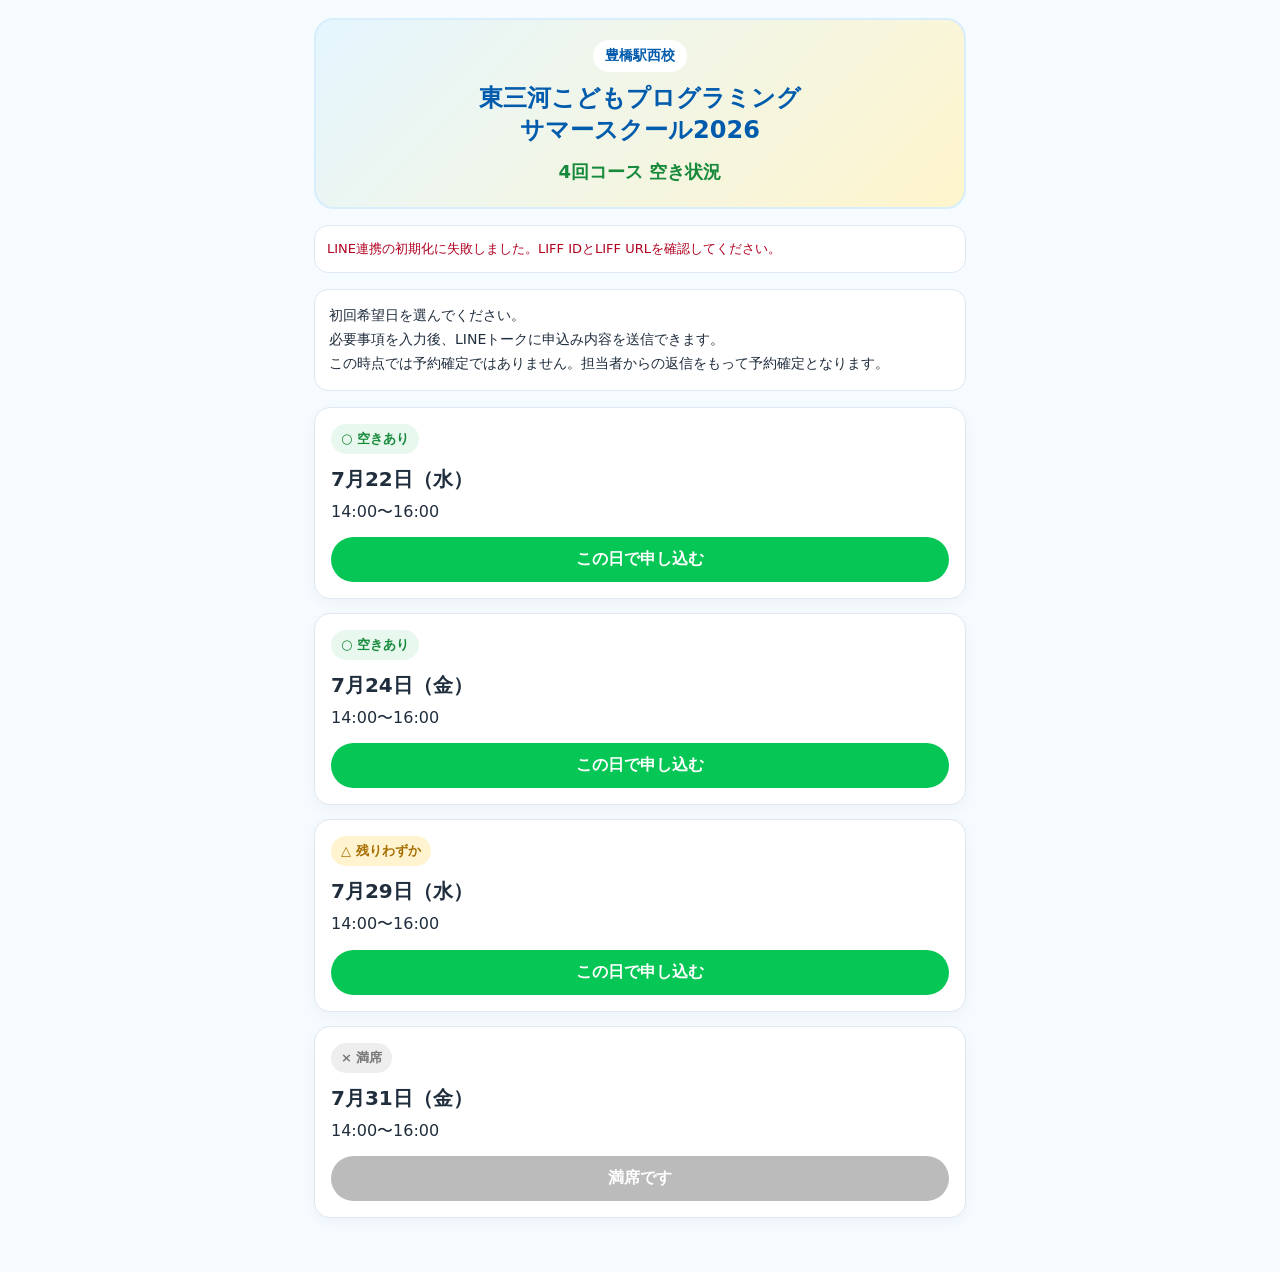
==== ekn2026-test-rsv/4/index.html @ 318fac09 "4回コースページをLIFF対応に変更" ====
<!DOCTYPE html>
<html lang="ja">
<head>
  <meta charset="UTF-8">
  <meta name="viewport" content="width=device-width, initial-scale=1.0">
  <meta name="robots" content="noindex, nofollow">

  <title>4回コース空き状況｜豊橋駅西校 サマースクール2026</title>

  <!-- LIFF SDK -->
  <script src="https://static.line-scdn.net/liff/edge/2/sdk.js"></script>

  <style>
    * {
      box-sizing: border-box;
    }

    body {
      margin: 0;
      font-family: system-ui, -apple-system, BlinkMacSystemFont, "Noto Sans JP", sans-serif;
      background: #f5fbff;
      color: #1f2d3d;
      line-height: 1.7;
    }

    .page {
      max-width: 680px;
      margin: 0 auto;
      padding: 18px 14px 40px;
    }

    .hero {
      background: linear-gradient(135deg, #e5f6ff, #fff5cc);
      border: 2px solid #d8eefc;
      border-radius: 20px;
      padding: 20px 14px;
      text-align: center;
      margin-bottom: 16px;
    }

    .school {
      display: inline-block;
      background: #ffffff;
      color: #005bac;
      font-weight: 800;
      font-size: 14px;
      padding: 4px 12px;
      border-radius: 999px;
      margin-bottom: 10px;
    }

    h1 {
      margin: 0 0 10px;
      font-size: 24px;
      line-height: 1.35;
      color: #005bac;
      font-weight: 900;
    }

    .course {
      margin: 0;
      font-size: 18px;
      color: #168a3a;
      font-weight: 900;
    }

    .notice {
      background: #ffffff;
      border: 1px solid #e0e6ef;
      border-radius: 14px;
      padding: 14px;
      margin-bottom: 16px;
      font-size: 14px;
    }

    .slot {
      background: #ffffff;
      border: 1px solid #dfe8f3;
      border-radius: 16px;
      padding: 16px;
      margin-bottom: 14px;
      box-shadow: 0 4px 14px rgba(0, 0, 0, 0.04);
    }

    .status {
      display: inline-block;
      font-weight: 800;
      padding: 4px 10px;
      border-radius: 999px;
      font-size: 13px;
      margin-bottom: 8px;
    }

    .ok {
      background: #e8f8ee;
      color: #168a3a;
    }

    .few {
      background: #fff4cf;
      color: #a66d00;
    }

    .full {
      background: #eeeeee;
      color: #777777;
    }

    .date {
      font-size: 20px;
      font-weight: 900;
      margin-bottom: 2px;
    }

    .time {
      font-size: 16px;
      margin-bottom: 12px;
    }

    .btn {
      width: 100%;
      border: none;
      display: block;
      text-align: center;
      text-decoration: none;
      background: #06c755;
      color: #ffffff;
      font-weight: 900;
      font-size: 16px;
      padding: 12px 16px;
      border-radius: 999px;
      cursor: pointer;
      font-family: inherit;
    }

    .btn.secondary {
      background: #005bac;
    }

    .btn.disabled {
      background: #bbbbbb;
      pointer-events: none;
      cursor: not-allowed;
    }

    .form {
      background: #ffffff;
      border: 2px solid #d8eefc;
      border-radius: 18px;
      padding: 16px;
      margin: 18px 0;
      display: none;
    }

    .form.active {
      display: block;
    }

    .selected {
      background: #e8f8ee;
      border-radius: 12px;
      padding: 12px;
      margin-bottom: 14px;
      font-weight: 800;
      color: #168a3a;
    }

    label {
      display: block;
      font-weight: 800;
      margin: 12px 0 6px;
    }

    input,
    textarea {
      width: 100%;
      border: 1px solid #ccd6e0;
      border-radius: 10px;
      padding: 12px;
      font-size: 16px;
      font-family: inherit;
      background: #ffffff;
    }

    textarea {
      min-height: 88px;
      resize: vertical;
    }

    .small {
      font-size: 13px;
      color: #555555;
      margin-top: 10px;
    }

    .error {
      display: none;
      background: #fff0f0;
      color: #b00020;
      border: 1px solid #ffd1d1;
      border-radius: 12px;
      padding: 12px;
      margin-bottom: 14px;
      font-size: 14px;
    }

    .error.active {
      display: block;
    }

    .loading {
      background: #ffffff;
      border: 1px solid #dfe8f3;
      border-radius: 14px;
      padding: 12px;
      margin-bottom: 16px;
      font-size: 13px;
      color: #555555;
    }

    .loading.ok {
      color: #168a3a;
    }

    .loading.ng {
      color: #b00020;
    }
  </style>
</head>

<body>
  <main class="page">
    <section class="hero">
      <div class="school">豊橋駅西校</div>
      <h1>東三河こどもプログラミング<br>サマースクール2026</h1>
      <p class="course">4回コース 空き状況</p>
    </section>

    <div id="liffStatus" class="loading">
      LINE連携を確認しています...
    </div>

    <section class="notice">
      初回希望日を選んでください。<br>
      必要事項を入力後、LINEトークに申込み内容を送信できます。<br>
      この時点では予約確定ではありません。担当者からの返信をもって予約確定となります。
    </section>

    <div id="error" class="error"></div>

    <section class="slot">
      <div class="status ok">○ 空きあり</div>
      <div class="date">7月22日（水）</div>
      <div class="time">14:00〜16:00</div>
      <button class="btn" onclick="selectSlot('7月22日（水）14:00〜16:00')">
        この日で申し込む
      </button>
    </section>

    <section class="slot">
      <div class="status ok">○ 空きあり</div>
      <div class="date">7月24日（金）</div>
      <div class="time">14:00〜16:00</div>
      <button class="btn" onclick="selectSlot('7月24日（金）14:00〜16:00')">
        この日で申し込む
      </button>
    </section>

    <section class="slot">
      <div class="status few">△ 残りわずか</div>
      <div class="date">7月29日（水）</div>
      <div class="time">14:00〜16:00</div>
      <button class="btn" onclick="selectSlot('7月29日（水）14:00〜16:00')">
        この日で申し込む
      </button>
    </section>

    <section class="slot">
      <div class="status full">× 満席</div>
      <div class="date">7月31日（金）</div>
      <div class="time">14:00〜16:00</div>
      <button class="btn disabled" disabled>
        満席です
      </button>
    </section>

    <section id="formArea" class="form">
      <div id="selectedDate" class="selected"></div>

      <label for="parentName">保護者氏名</label>
      <input id="parentName" type="text" placeholder="例：山田 太郎">

      <label for="childName">お子さま氏名</label>
      <input id="childName" type="text" placeholder="例：山田 花子">

      <label for="grade">学年</label>
      <input id="grade" type="text" placeholder="例：小学3年生">

      <label for="phone">電話番号</label>
      <input id="phone" type="tel" placeholder="例：090-0000-0000">

      <label for="note">質問・連絡事項</label>
      <textarea id="note" placeholder="ご質問などがあればご入力ください"></textarea>

      <button class="btn secondary" style="margin-top:16px;" onclick="sendApplication()">
        この内容でLINEに送信
      </button>

      <div class="small">
        送信後、担当者からの返信をもって予約確定となります。
      </div>
    </section>
  </main>

  <script>
    // ここを実際のLIFF IDに変更してください
    const LIFF_ID = "2010559372-n8iXn5Ht";

    let selectedSlot = "";
    let liffReady = false;

    function showError(message) {
      const error = document.getElementById("error");
      error.textContent = message;
      error.classList.add("active");
      error.scrollIntoView({ behavior: "smooth", block: "start" });
    }

    function clearError() {
      const error = document.getElementById("error");
      error.textContent = "";
      error.classList.remove("active");
    }

    function setLiffStatus(message, type) {
      const status = document.getElementById("liffStatus");
      status.textContent = message;
      status.className = "loading" + (type ? " " + type : "");
    }

    async function initLiff() {
      try {
        await liff.init({ liffId: LIFF_ID });

        if (!liff.isLoggedIn()) {
          liff.login();
          return;
        }

        liffReady = true;

        if (liff.isInClient()) {
          setLiffStatus("LINE内で開いています。申込み内容をLINEトークに送信できます。", "ok");
        } else {
          setLiffStatus("LINE外のブラウザで開いています。テスト時はLINEアプリ内からLIFF URLを開いてください。", "ng");
        }
      } catch (e) {
        console.error(e);
        setLiffStatus("LINE連携の初期化に失敗しました。LIFF IDとLIFF URLを確認してください。", "ng");
      }
    }

    function selectSlot(slot) {
      clearError();
      selectedSlot = slot;

      document.getElementById("selectedDate").textContent =
        "選択中の初回希望日：" + selectedSlot;

      const formArea = document.getElementById("formArea");
      formArea.classList.add("active");
      formArea.scrollIntoView({ behavior: "smooth", block: "start" });
    }

    function requiredValue(id, label) {
      const value = document.getElementById(id).value.trim();
      if (!value) {
        throw new Error(label + "を入力してください。");
      }
      return value;
    }

    async function sendApplication() {
      clearError();

      try {
        if (!liffReady) {
          throw new Error("LINE連携がまだ準備できていません。LIFF URLから開いているか確認してください。");
        }

        if (!liff.isInClient()) {
          throw new Error("LINEアプリ内から開いてください。通常ブラウザではLINEトークに送信できません。");
        }

        if (!selectedSlot) {
          throw new Error("初回希望日を選択してください。");
        }

        const parentName = requiredValue("parentName", "保護者氏名");
        const childName = requiredValue("childName", "お子さま氏名");
        const grade = requiredValue("grade", "学年");
        const phone = requiredValue("phone", "電話番号");
        const note = document.getElementById("note").value.trim();

        const message =
`【サマースクール申込み希望】

教室：豊橋駅西校
希望コース：4回コース
初回希望日：${selectedSlot}

保護者氏名：${parentName}
お子さま氏名：${childName}
学年：${grade}
電話番号：${phone}
質問・連絡事項：${note || "なし"}

※担当者からの返信をもって予約確定となります。`;

        await liff.sendMessages([
          {
            type: "text",
            text: message
          }
        ]);

        alert("申込み内容をLINEに送信しました。担当者からの返信をお待ちください。");

        liff.closeWindow();

      } catch (e) {
        console.error(e);
        showError(e.message || "送信に失敗しました。");
      }
    }

    initLiff();
  </script>
</body>
</html>
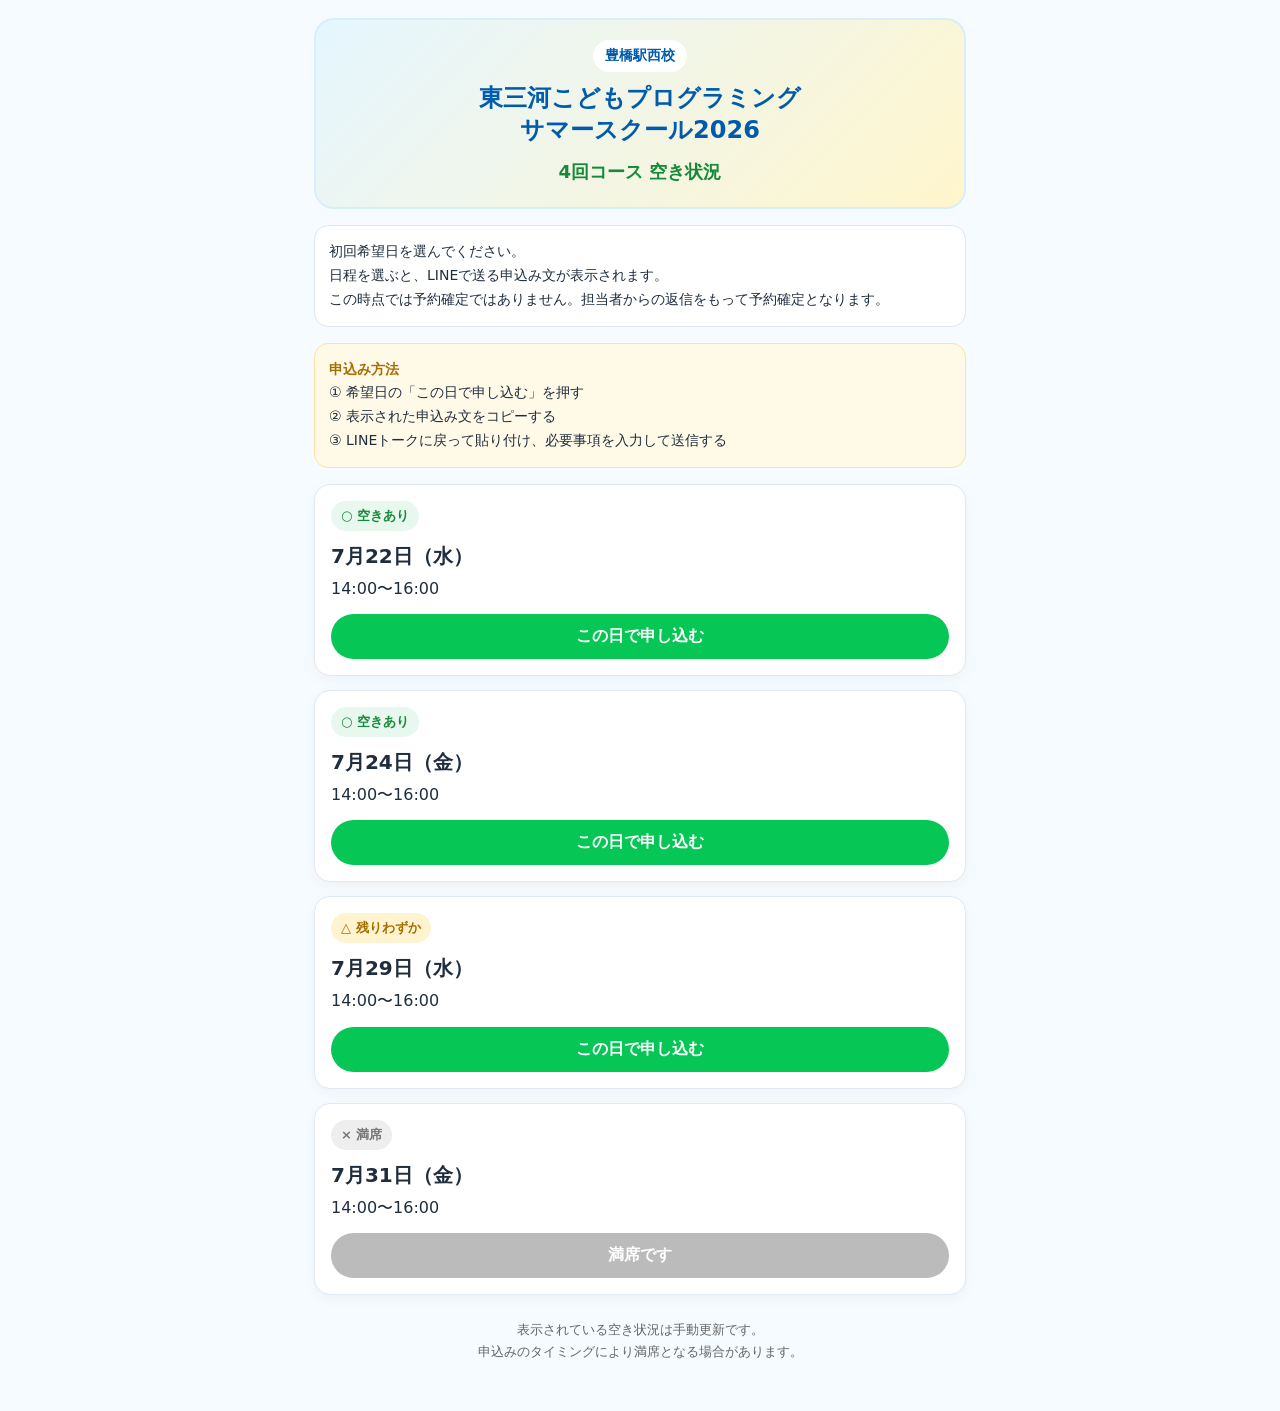
==== commit 41ff16f4: "LIFFを使わない申込みページに変更 Removed LIFF SDK script and updated styles for various elements. Added new messag" ====
--- a/ekn2026-test-rsv/4/index.html
+++ b/ekn2026-test-rsv/4/index.html
@@ -7,9 +7,6 @@
 
   <title>4回コース空き状況｜豊橋駅西校 サマースクール2026</title>
 
-  <!-- LIFF SDK -->
-  <script src="https://static.line-scdn.net/liff/edge/2/sdk.js"></script>
-
   <style>
     * {
       box-sizing: border-box;
@@ -26,7 +23,7 @@
     .page {
       max-width: 680px;
       margin: 0 auto;
-      padding: 18px 14px 40px;
+      padding: 18px 14px 48px;
     }
 
     .hero {
@@ -73,6 +70,19 @@
       font-size: 14px;
     }
 
+    .step {
+      background: #fff9e8;
+      border: 1px solid #ffe1a3;
+      border-radius: 14px;
+      padding: 14px;
+      margin-bottom: 16px;
+      font-size: 14px;
+    }
+
+    .step strong {
+      color: #a66d00;
+    }
+
     .slot {
       background: #ffffff;
       border: 1px solid #dfe8f3;
@@ -133,8 +143,12 @@
       font-family: inherit;
     }
 
-    .btn.secondary {
+    .btn.blue {
       background: #005bac;
+    }
+
+    .btn.gray {
+      background: #999999;
     }
 
     .btn.disabled {
@@ -143,48 +157,38 @@
       cursor: not-allowed;
     }
 
-    .form {
+    .message-area {
+      display: none;
       background: #ffffff;
-      border: 2px solid #d8eefc;
+      border: 2px solid #06c755;
       border-radius: 18px;
       padding: 16px;
-      margin: 18px 0;
-      display: none;
-    }
-
-    .form.active {
+      margin: 22px 0;
+    }
+
+    .message-area.active {
       display: block;
     }
 
-    .selected {
-      background: #e8f8ee;
+    .message-title {
+      font-size: 18px;
+      font-weight: 900;
+      color: #168a3a;
+      margin-bottom: 10px;
+    }
+
+    textarea {
+      width: 100%;
+      min-height: 330px;
+      border: 1px solid #ccd6e0;
       border-radius: 12px;
       padding: 12px;
-      margin-bottom: 14px;
-      font-weight: 800;
-      color: #168a3a;
-    }
-
-    label {
-      display: block;
-      font-weight: 800;
-      margin: 12px 0 6px;
-    }
-
-    input,
-    textarea {
-      width: 100%;
-      border: 1px solid #ccd6e0;
-      border-radius: 10px;
-      padding: 12px;
-      font-size: 16px;
+      font-size: 15px;
+      line-height: 1.6;
       font-family: inherit;
-      background: #ffffff;
-    }
-
-    textarea {
-      min-height: 88px;
+      background: #f9fbfd;
       resize: vertical;
+      white-space: pre-wrap;
     }
 
     .small {
@@ -193,37 +197,26 @@
       margin-top: 10px;
     }
 
-    .error {
+    .copy-result {
       display: none;
-      background: #fff0f0;
-      color: #b00020;
-      border: 1px solid #ffd1d1;
+      background: #e8f8ee;
+      color: #168a3a;
       border-radius: 12px;
-      padding: 12px;
-      margin-bottom: 14px;
-      font-size: 14px;
-    }
-
-    .error.active {
+      padding: 10px;
+      margin-top: 10px;
+      font-weight: 800;
+      text-align: center;
+    }
+
+    .copy-result.active {
       display: block;
     }
 
-    .loading {
-      background: #ffffff;
-      border: 1px solid #dfe8f3;
-      border-radius: 14px;
-      padding: 12px;
-      margin-bottom: 16px;
+    .footer-note {
+      text-align: center;
+      color: #666666;
       font-size: 13px;
-      color: #555555;
-    }
-
-    .loading.ok {
-      color: #168a3a;
-    }
-
-    .loading.ng {
-      color: #b00020;
+      margin-top: 24px;
     }
   </style>
 </head>
@@ -236,17 +229,18 @@
       <p class="course">4回コース 空き状況</p>
     </section>
 
-    <div id="liffStatus" class="loading">
-      LINE連携を確認しています...
-    </div>
-
     <section class="notice">
       初回希望日を選んでください。<br>
-      必要事項を入力後、LINEトークに申込み内容を送信できます。<br>
+      日程を選ぶと、LINEで送る申込み文が表示されます。<br>
       この時点では予約確定ではありません。担当者からの返信をもって予約確定となります。
     </section>
 
-    <div id="error" class="error"></div>
+    <section class="step">
+      <strong>申込み方法</strong><br>
+      ① 希望日の「この日で申し込む」を押す<br>
+      ② 表示された申込み文をコピーする<br>
+      ③ LINEトークに戻って貼り付け、必要事項を入力して送信する
+    </section>
 
     <section class="slot">
       <div class="status ok">○ 空きあり</div>
@@ -284,157 +278,74 @@
       </button>
     </section>
 
-    <section id="formArea" class="form">
-      <div id="selectedDate" class="selected"></div>
-
-      <label for="parentName">保護者氏名</label>
-      <input id="parentName" type="text" placeholder="例：山田 太郎">
-
-      <label for="childName">お子さま氏名</label>
-      <input id="childName" type="text" placeholder="例：山田 花子">
-
-      <label for="grade">学年</label>
-      <input id="grade" type="text" placeholder="例：小学3年生">
-
-      <label for="phone">電話番号</label>
-      <input id="phone" type="tel" placeholder="例：090-0000-0000">
-
-      <label for="note">質問・連絡事項</label>
-      <textarea id="note" placeholder="ご質問などがあればご入力ください"></textarea>
-
-      <button class="btn secondary" style="margin-top:16px;" onclick="sendApplication()">
-        この内容でLINEに送信
-      </button>
+    <section id="messageArea" class="message-area">
+      <div class="message-title">申込み文が作成されました</div>
+
+      <textarea id="applicationMessage"></textarea>
+
+      <button class="btn blue" style="margin-top:14px;" onclick="copyMessage()">
+        申込み文をコピーする
+      </button>
+
+      <button class="btn gray" style="margin-top:10px;" onclick="history.back()">
+        LINEトークに戻る
+      </button>
+
+      <div id="copyResult" class="copy-result">
+        コピーしました。LINEトークに戻って貼り付けてください。
+      </div>
 
       <div class="small">
-        送信後、担当者からの返信をもって予約確定となります。
+        ※コピー後、LINEトークに戻り、保護者氏名・お子さま氏名・学年・電話番号を入力して送信してください。
       </div>
     </section>
+
+    <div class="footer-note">
+      表示されている空き状況は手動更新です。<br>
+      申込みのタイミングにより満席となる場合があります。
+    </div>
   </main>
 
   <script>
-    // ここを実際のLIFF IDに変更してください
-    const LIFF_ID = "2010559372-n8iXn5Ht";
-
-    let selectedSlot = "";
-    let liffReady = false;
-
-    function showError(message) {
-      const error = document.getElementById("error");
-      error.textContent = message;
-      error.classList.add("active");
-      error.scrollIntoView({ behavior: "smooth", block: "start" });
-    }
-
-    function clearError() {
-      const error = document.getElementById("error");
-      error.textContent = "";
-      error.classList.remove("active");
-    }
-
-    function setLiffStatus(message, type) {
-      const status = document.getElementById("liffStatus");
-      status.textContent = message;
-      status.className = "loading" + (type ? " " + type : "");
-    }
-
-    async function initLiff() {
-      try {
-        await liff.init({ liffId: LIFF_ID });
-
-        if (!liff.isLoggedIn()) {
-          liff.login();
-          return;
-        }
-
-        liffReady = true;
-
-        if (liff.isInClient()) {
-          setLiffStatus("LINE内で開いています。申込み内容をLINEトークに送信できます。", "ok");
-        } else {
-          setLiffStatus("LINE外のブラウザで開いています。テスト時はLINEアプリ内からLIFF URLを開いてください。", "ng");
-        }
-      } catch (e) {
-        console.error(e);
-        setLiffStatus("LINE連携の初期化に失敗しました。LIFF IDとLIFF URLを確認してください。", "ng");
-      }
-    }
-
     function selectSlot(slot) {
-      clearError();
-      selectedSlot = slot;
-
-      document.getElementById("selectedDate").textContent =
-        "選択中の初回希望日：" + selectedSlot;
-
-      const formArea = document.getElementById("formArea");
-      formArea.classList.add("active");
-      formArea.scrollIntoView({ behavior: "smooth", block: "start" });
-    }
-
-    function requiredValue(id, label) {
-      const value = document.getElementById(id).value.trim();
-      if (!value) {
-        throw new Error(label + "を入力してください。");
-      }
-      return value;
-    }
-
-    async function sendApplication() {
-      clearError();
-
-      try {
-        if (!liffReady) {
-          throw new Error("LINE連携がまだ準備できていません。LIFF URLから開いているか確認してください。");
-        }
-
-        if (!liff.isInClient()) {
-          throw new Error("LINEアプリ内から開いてください。通常ブラウザではLINEトークに送信できません。");
-        }
-
-        if (!selectedSlot) {
-          throw new Error("初回希望日を選択してください。");
-        }
-
-        const parentName = requiredValue("parentName", "保護者氏名");
-        const childName = requiredValue("childName", "お子さま氏名");
-        const grade = requiredValue("grade", "学年");
-        const phone = requiredValue("phone", "電話番号");
-        const note = document.getElementById("note").value.trim();
-
-        const message =
+      const message =
 `【サマースクール申込み希望】
 
 教室：豊橋駅西校
 希望コース：4回コース
-初回希望日：${selectedSlot}
-
-保護者氏名：${parentName}
-お子さま氏名：${childName}
-学年：${grade}
-電話番号：${phone}
-質問・連絡事項：${note || "なし"}
+初回希望日：${slot}
+
+保護者氏名：
+お子さま氏名：
+学年：
+電話番号：
+質問・連絡事項：
 
 ※担当者からの返信をもって予約確定となります。`;
 
-        await liff.sendMessages([
-          {
-            type: "text",
-            text: message
-          }
-        ]);
-
-        alert("申込み内容をLINEに送信しました。担当者からの返信をお待ちください。");
-
-        liff.closeWindow();
-
-      } catch (e) {
-        console.error(e);
-        showError(e.message || "送信に失敗しました。");
+      const textarea = document.getElementById("applicationMessage");
+      textarea.value = message;
+
+      const area = document.getElementById("messageArea");
+      area.classList.add("active");
+      area.scrollIntoView({ behavior: "smooth", block: "start" });
+
+      document.getElementById("copyResult").classList.remove("active");
+    }
+
+    async function copyMessage() {
+      const textarea = document.getElementById("applicationMessage");
+      textarea.select();
+      textarea.setSelectionRange(0, 99999);
+
+      try {
+        await navigator.clipboard.writeText(textarea.value);
+      } catch (err) {
+        document.execCommand("copy");
       }
-    }
-
-    initLiff();
+
+      document.getElementById("copyResult").classList.add("active");
+    }
   </script>
 </body>
 </html>
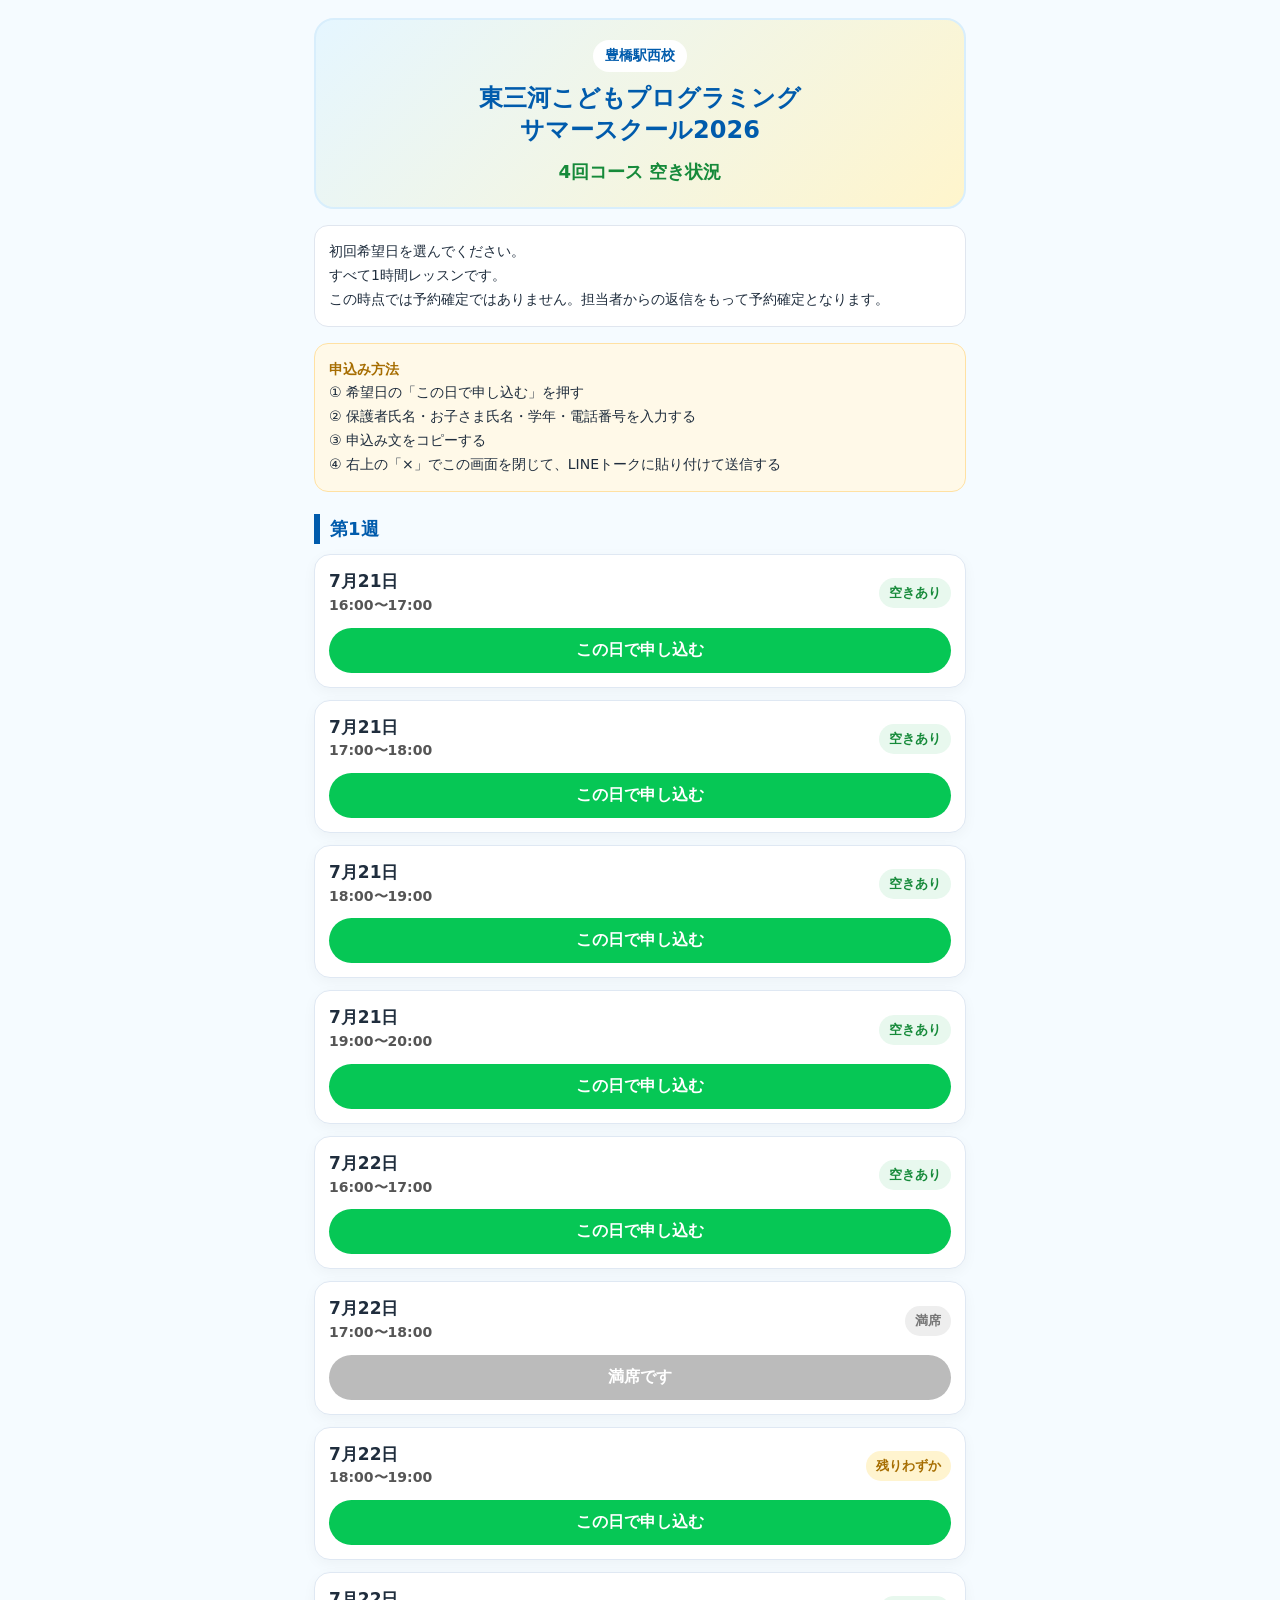
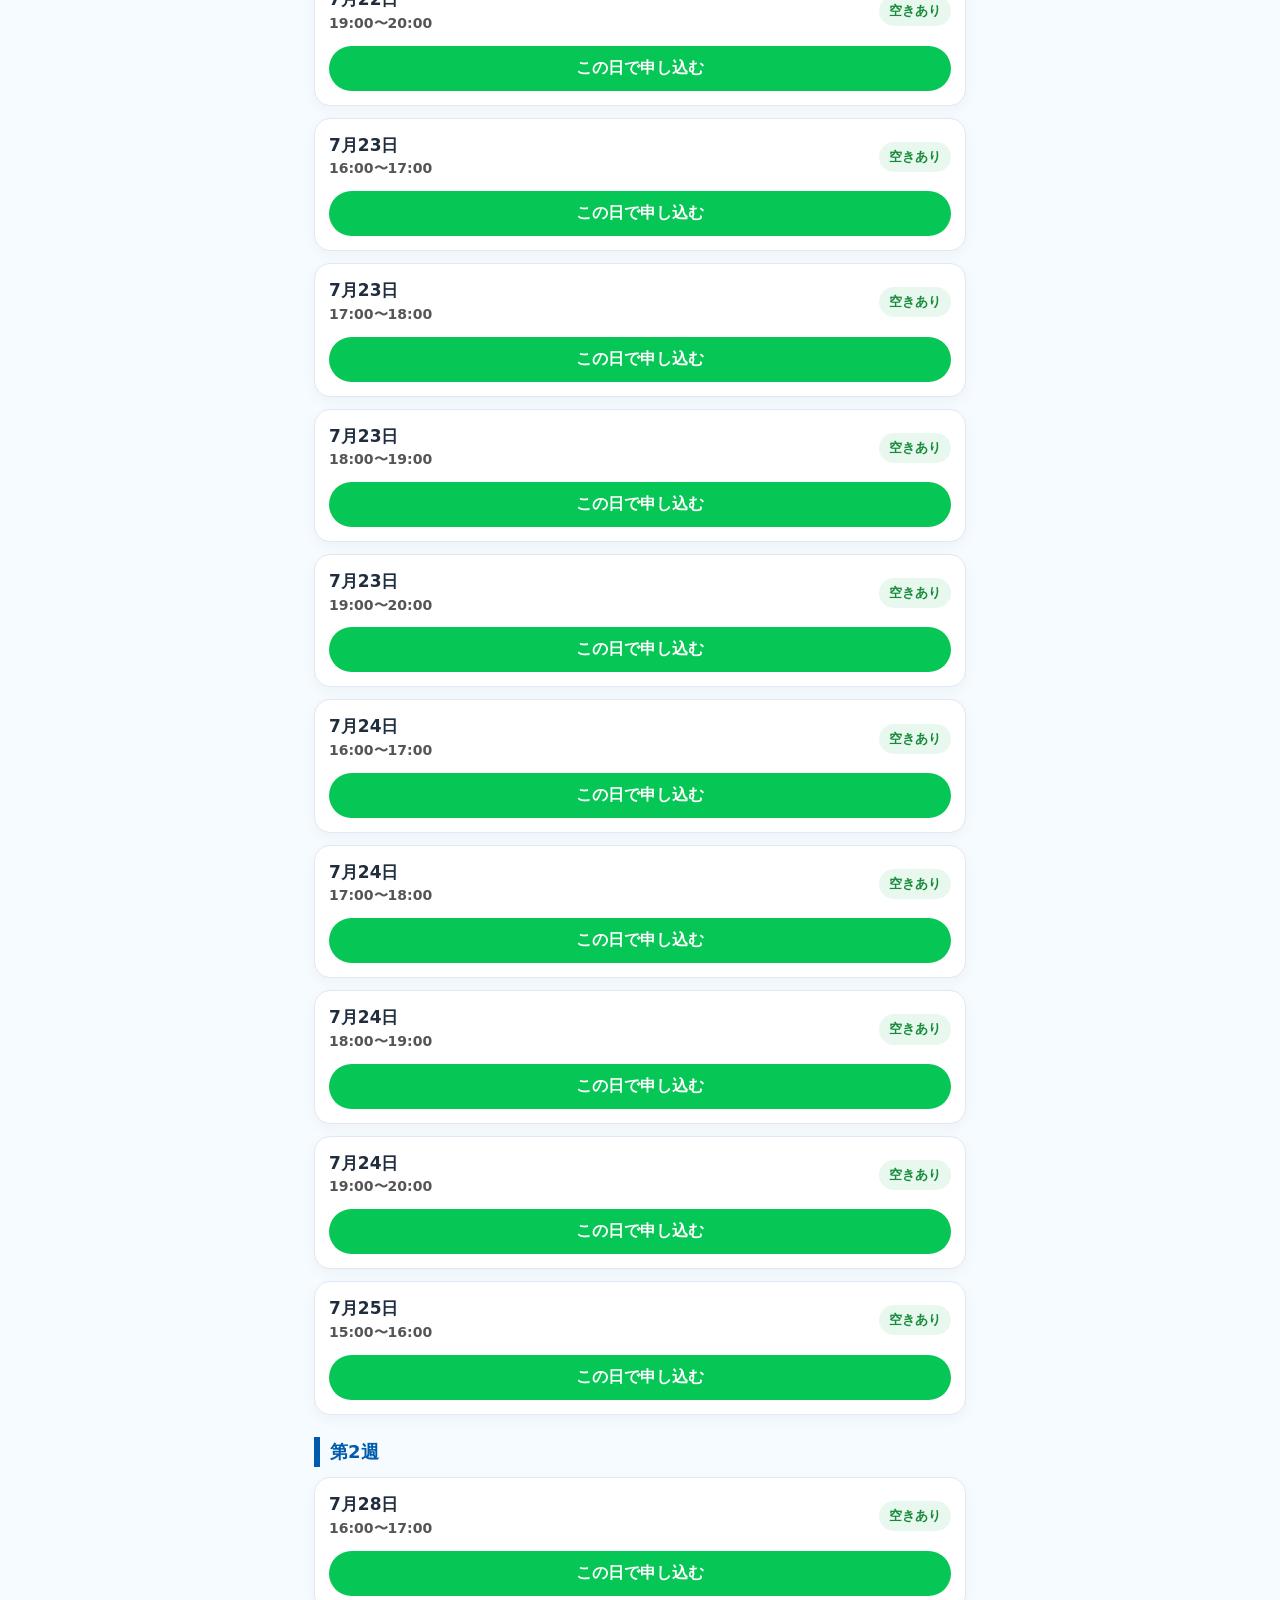
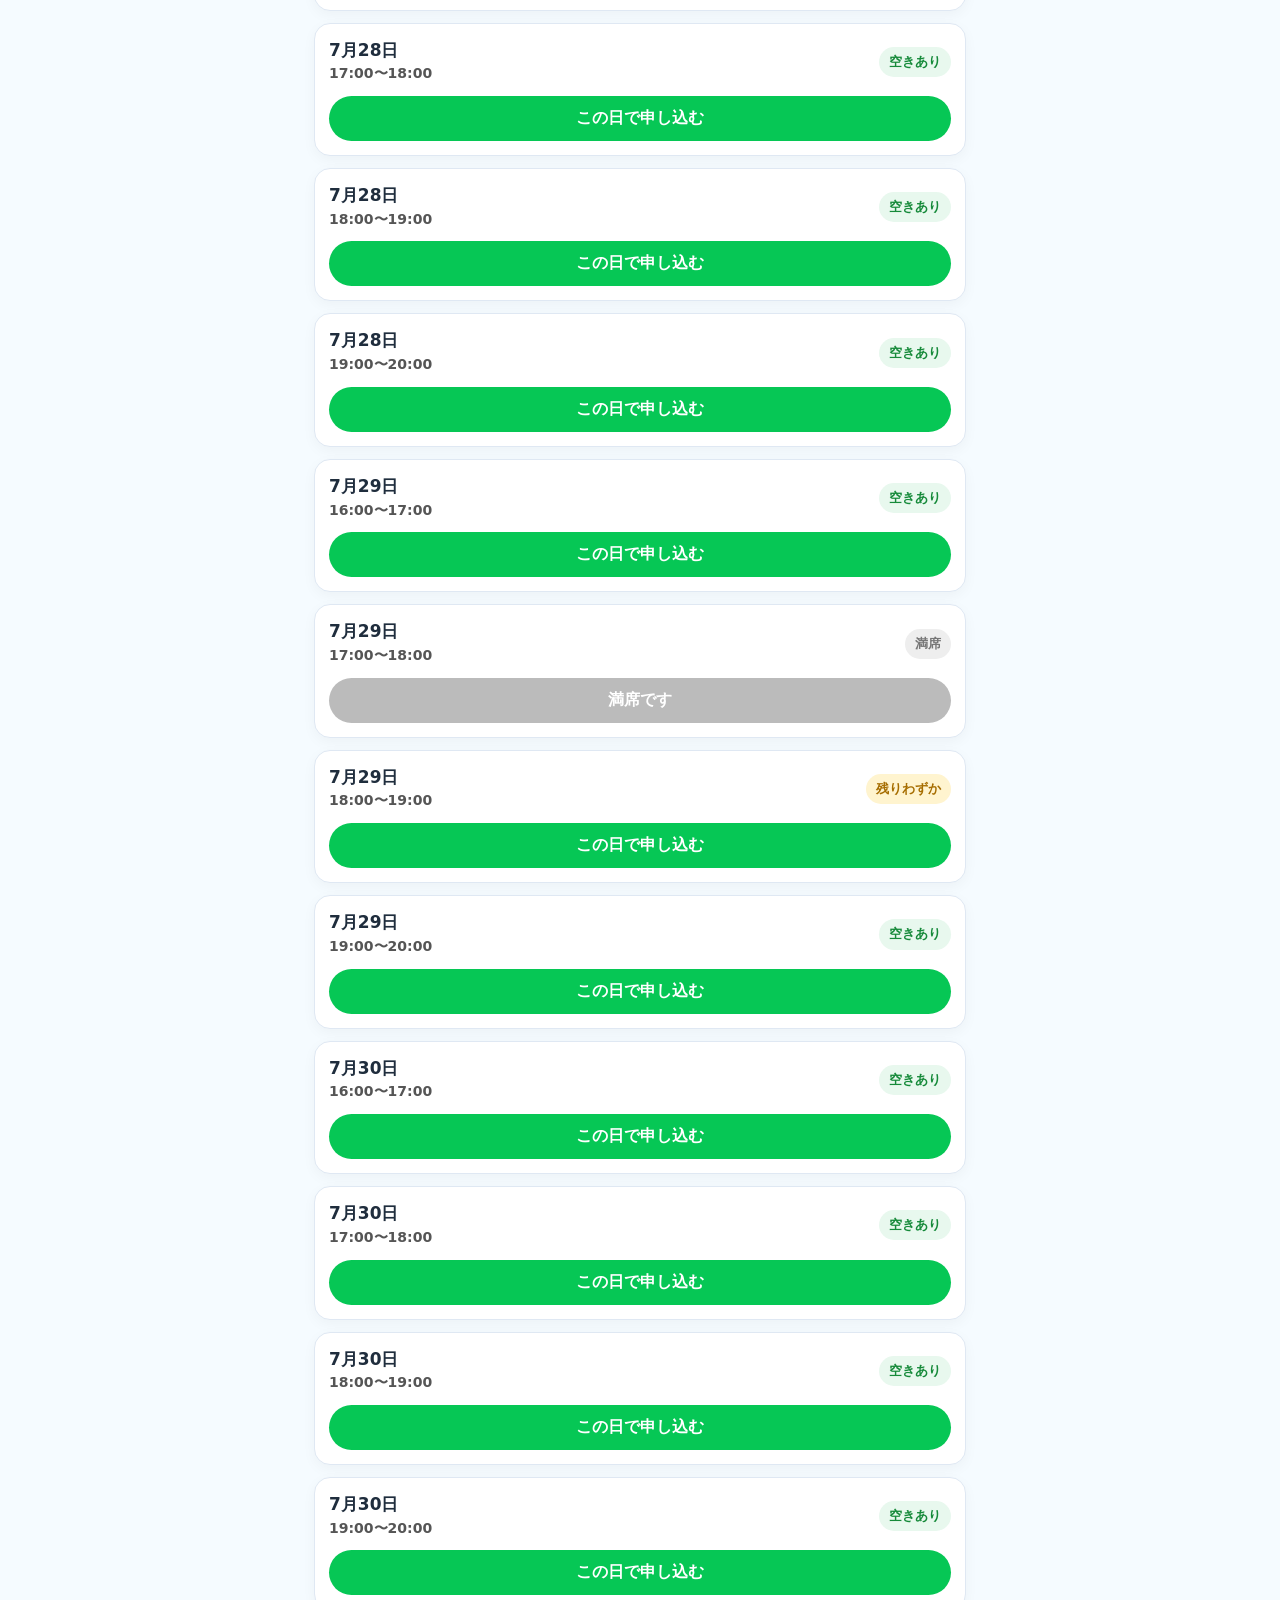
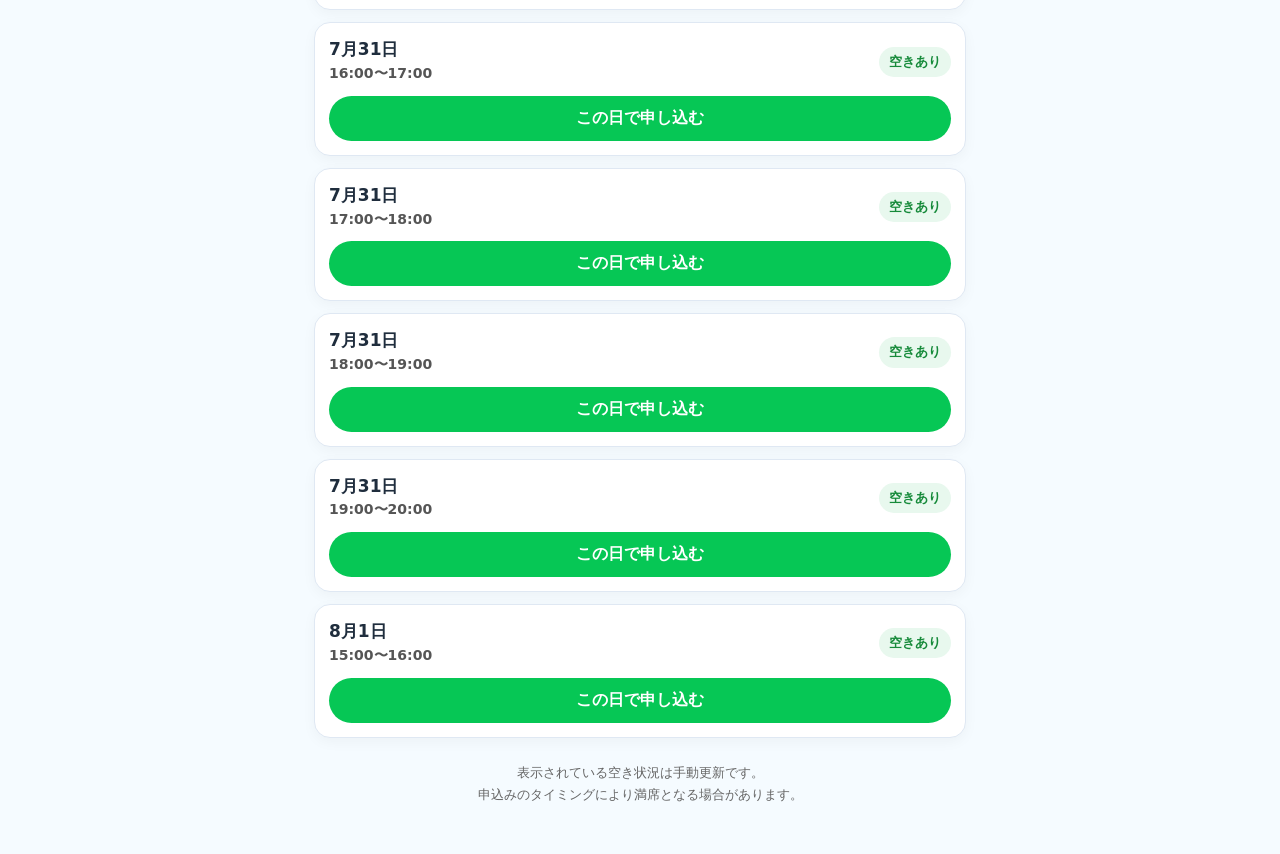
==== commit 71b27ae0: "4回コース申込みページをフォーム入力式に変更" ====
--- a/ekn2026-test-rsv/4/index.html
+++ b/ekn2026-test-rsv/4/index.html
@@ -37,7 +37,7 @@
 
     .school {
       display: inline-block;
-      background: #ffffff;
+      background: #fff;
       color: #005bac;
       font-weight: 800;
       font-size: 14px;
@@ -61,8 +61,9 @@
       font-weight: 900;
     }
 
-    .notice {
-      background: #ffffff;
+    .notice,
+    .step {
+      background: #fff;
       border: 1px solid #e0e6ef;
       border-radius: 14px;
       padding: 14px;
@@ -72,24 +73,49 @@
 
     .step {
       background: #fff9e8;
-      border: 1px solid #ffe1a3;
-      border-radius: 14px;
-      padding: 14px;
-      margin-bottom: 16px;
-      font-size: 14px;
+      border-color: #ffe1a3;
     }
 
     .step strong {
       color: #a66d00;
     }
 
+    .week-title {
+      margin: 22px 0 10px;
+      font-size: 18px;
+      font-weight: 900;
+      color: #005bac;
+      border-left: 6px solid #005bac;
+      padding-left: 10px;
+    }
+
     .slot {
-      background: #ffffff;
+      background: #fff;
       border: 1px solid #dfe8f3;
       border-radius: 16px;
-      padding: 16px;
-      margin-bottom: 14px;
+      padding: 14px;
+      margin-bottom: 12px;
       box-shadow: 0 4px 14px rgba(0, 0, 0, 0.04);
+    }
+
+    .slot-row {
+      display: flex;
+      align-items: center;
+      justify-content: space-between;
+      gap: 10px;
+      margin-bottom: 10px;
+    }
+
+    .date-time {
+      font-weight: 900;
+      font-size: 17px;
+      line-height: 1.45;
+    }
+
+    .lesson-time {
+      font-size: 14px;
+      color: #555;
+      font-weight: 700;
     }
 
     .status {
@@ -98,7 +124,7 @@
       padding: 4px 10px;
       border-radius: 999px;
       font-size: 13px;
-      margin-bottom: 8px;
+      white-space: nowrap;
     }
 
     .ok {
@@ -114,17 +140,6 @@
     .full {
       background: #eeeeee;
       color: #777777;
-    }
-
-    .date {
-      font-size: 20px;
-      font-weight: 900;
-      margin-bottom: 2px;
-    }
-
-    .time {
-      font-size: 16px;
-      margin-bottom: 12px;
     }
 
     .btn {
@@ -134,7 +149,7 @@
       text-align: center;
       text-decoration: none;
       background: #06c755;
-      color: #ffffff;
+      color: #fff;
       font-weight: 900;
       font-size: 16px;
       padding: 12px 16px;
@@ -147,54 +162,66 @@
       background: #005bac;
     }
 
-    .btn.gray {
-      background: #999999;
-    }
-
     .btn.disabled {
       background: #bbbbbb;
       pointer-events: none;
       cursor: not-allowed;
     }
 
-    .message-area {
+    .form-area {
       display: none;
-      background: #ffffff;
+      background: #fff;
       border: 2px solid #06c755;
       border-radius: 18px;
       padding: 16px;
-      margin: 22px 0;
-    }
-
-    .message-area.active {
+      margin: 24px 0;
+    }
+
+    .form-area.active {
       display: block;
     }
 
-    .message-title {
-      font-size: 18px;
+    .selected {
+      background: #e8f8ee;
+      border-radius: 12px;
+      padding: 12px;
+      margin-bottom: 14px;
       font-weight: 900;
       color: #168a3a;
-      margin-bottom: 10px;
-    }
-
+    }
+
+    label {
+      display: block;
+      font-weight: 900;
+      margin: 12px 0 6px;
+    }
+
+    input,
     textarea {
       width: 100%;
-      min-height: 330px;
       border: 1px solid #ccd6e0;
-      border-radius: 12px;
+      border-radius: 10px;
       padding: 12px;
-      font-size: 15px;
-      line-height: 1.6;
+      font-size: 16px;
       font-family: inherit;
+      background: #fff;
+    }
+
+    textarea {
+      min-height: 88px;
+      resize: vertical;
+    }
+
+    .preview-title {
+      margin: 18px 0 8px;
+      font-weight: 900;
+      color: #005bac;
+    }
+
+    #applicationMessage {
+      min-height: 300px;
       background: #f9fbfd;
-      resize: vertical;
       white-space: pre-wrap;
-    }
-
-    .small {
-      font-size: 13px;
-      color: #555555;
-      margin-top: 10px;
     }
 
     .copy-result {
@@ -202,9 +229,9 @@
       background: #e8f8ee;
       color: #168a3a;
       border-radius: 12px;
-      padding: 10px;
-      margin-top: 10px;
-      font-weight: 800;
+      padding: 12px;
+      margin-top: 12px;
+      font-weight: 900;
       text-align: center;
     }
 
@@ -212,9 +239,22 @@
       display: block;
     }
 
+    .close-guide {
+      background: #fff9e8;
+      border: 1px solid #ffe1a3;
+      border-radius: 14px;
+      padding: 14px;
+      margin-top: 14px;
+      font-size: 14px;
+    }
+
+    .close-guide strong {
+      color: #a66d00;
+    }
+
     .footer-note {
       text-align: center;
-      color: #666666;
+      color: #666;
       font-size: 13px;
       margin-top: 24px;
     }
@@ -231,72 +271,59 @@
 
     <section class="notice">
       初回希望日を選んでください。<br>
-      日程を選ぶと、LINEで送る申込み文が表示されます。<br>
+      すべて1時間レッスンです。<br>
       この時点では予約確定ではありません。担当者からの返信をもって予約確定となります。
     </section>
 
     <section class="step">
       <strong>申込み方法</strong><br>
       ① 希望日の「この日で申し込む」を押す<br>
-      ② 表示された申込み文をコピーする<br>
-      ③ LINEトークに戻って貼り付け、必要事項を入力して送信する
+      ② 保護者氏名・お子さま氏名・学年・電話番号を入力する<br>
+      ③ 申込み文をコピーする<br>
+      ④ 右上の「×」でこの画面を閉じて、LINEトークに貼り付けて送信する
     </section>
 
-    <section class="slot">
-      <div class="status ok">○ 空きあり</div>
-      <div class="date">7月22日（水）</div>
-      <div class="time">14:00〜16:00</div>
-      <button class="btn" onclick="selectSlot('7月22日（水）14:00〜16:00')">
-        この日で申し込む
-      </button>
-    </section>
-
-    <section class="slot">
-      <div class="status ok">○ 空きあり</div>
-      <div class="date">7月24日（金）</div>
-      <div class="time">14:00〜16:00</div>
-      <button class="btn" onclick="selectSlot('7月24日（金）14:00〜16:00')">
-        この日で申し込む
-      </button>
-    </section>
-
-    <section class="slot">
-      <div class="status few">△ 残りわずか</div>
-      <div class="date">7月29日（水）</div>
-      <div class="time">14:00〜16:00</div>
-      <button class="btn" onclick="selectSlot('7月29日（水）14:00〜16:00')">
-        この日で申し込む
-      </button>
-    </section>
-
-    <section class="slot">
-      <div class="status full">× 満席</div>
-      <div class="date">7月31日（金）</div>
-      <div class="time">14:00〜16:00</div>
-      <button class="btn disabled" disabled>
-        満席です
-      </button>
-    </section>
-
-    <section id="messageArea" class="message-area">
-      <div class="message-title">申込み文が作成されました</div>
-
-      <textarea id="applicationMessage"></textarea>
+    <div class="week-title">第1週</div>
+
+    <div id="slotsWeek1"></div>
+
+    <div class="week-title">第2週</div>
+
+    <div id="slotsWeek2"></div>
+
+    <section id="formArea" class="form-area">
+      <div id="selectedDate" class="selected"></div>
+
+      <label for="parentName">保護者氏名</label>
+      <input id="parentName" type="text" placeholder="例：山田 太郎" oninput="updateMessage()">
+
+      <label for="childName">お子さま氏名</label>
+      <input id="childName" type="text" placeholder="例：山田 花子" oninput="updateMessage()">
+
+      <label for="grade">学年</label>
+      <input id="grade" type="text" placeholder="例：小学3年生" oninput="updateMessage()">
+
+      <label for="phone">電話番号</label>
+      <input id="phone" type="tel" placeholder="例：090-0000-0000" oninput="updateMessage()">
+
+      <label for="note">質問・連絡事項</label>
+      <textarea id="note" placeholder="ご質問などがあればご入力ください" oninput="updateMessage()"></textarea>
+
+      <div class="preview-title">コピーする申込み文</div>
+      <textarea id="applicationMessage" readonly></textarea>
 
       <button class="btn blue" style="margin-top:14px;" onclick="copyMessage()">
         申込み文をコピーする
       </button>
 
-      <button class="btn gray" style="margin-top:10px;" onclick="history.back()">
-        LINEトークに戻る
-      </button>
-
       <div id="copyResult" class="copy-result">
-        コピーしました。LINEトークに戻って貼り付けてください。
+        コピーしました。右上の「×」をタップしてこの画面を閉じ、LINEトークに貼り付けて送信してください。
       </div>
 
-      <div class="small">
-        ※コピー後、LINEトークに戻り、保護者氏名・お子さま氏名・学年・電話番号を入力して送信してください。
+      <div class="close-guide">
+        <strong>コピー後の操作</strong><br>
+        右上の「×」をタップしてこの画面を閉じてください。<br>
+        その後、LINEのトーク入力欄に貼り付けて送信してください。
       </div>
     </section>
 
@@ -307,33 +334,144 @@
   </main>
 
   <script>
+    const COURSE_NAME = "4回コース";
+    let selectedSlot = "";
+
+    const week1 = [
+      { date: "7月21日", time: "16:00〜17:00", status: "ok" },
+      { date: "7月21日", time: "17:00〜18:00", status: "ok" },
+      { date: "7月21日", time: "18:00〜19:00", status: "ok" },
+      { date: "7月21日", time: "19:00〜20:00", status: "ok" },
+
+      { date: "7月22日", time: "16:00〜17:00", status: "ok" },
+      { date: "7月22日", time: "17:00〜18:00", status: "full" },
+      { date: "7月22日", time: "18:00〜19:00", status: "few" },
+      { date: "7月22日", time: "19:00〜20:00", status: "ok" },
+
+      { date: "7月23日", time: "16:00〜17:00", status: "ok" },
+      { date: "7月23日", time: "17:00〜18:00", status: "ok" },
+      { date: "7月23日", time: "18:00〜19:00", status: "ok" },
+      { date: "7月23日", time: "19:00〜20:00", status: "ok" },
+
+      { date: "7月24日", time: "16:00〜17:00", status: "ok" },
+      { date: "7月24日", time: "17:00〜18:00", status: "ok" },
+      { date: "7月24日", time: "18:00〜19:00", status: "ok" },
+      { date: "7月24日", time: "19:00〜20:00", status: "ok" },
+
+      { date: "7月25日", time: "15:00〜16:00", status: "ok" }
+    ];
+
+    const week2 = [
+      { date: "7月28日", time: "16:00〜17:00", status: "ok" },
+      { date: "7月28日", time: "17:00〜18:00", status: "ok" },
+      { date: "7月28日", time: "18:00〜19:00", status: "ok" },
+      { date: "7月28日", time: "19:00〜20:00", status: "ok" },
+
+      { date: "7月29日", time: "16:00〜17:00", status: "ok" },
+      { date: "7月29日", time: "17:00〜18:00", status: "full" },
+      { date: "7月29日", time: "18:00〜19:00", status: "few" },
+      { date: "7月29日", time: "19:00〜20:00", status: "ok" },
+
+      { date: "7月30日", time: "16:00〜17:00", status: "ok" },
+      { date: "7月30日", time: "17:00〜18:00", status: "ok" },
+      { date: "7月30日", time: "18:00〜19:00", status: "ok" },
+      { date: "7月30日", time: "19:00〜20:00", status: "ok" },
+
+      { date: "7月31日", time: "16:00〜17:00", status: "ok" },
+      { date: "7月31日", time: "17:00〜18:00", status: "ok" },
+      { date: "7月31日", time: "18:00〜19:00", status: "ok" },
+      { date: "7月31日", time: "19:00〜20:00", status: "ok" },
+
+      { date: "8月1日", time: "15:00〜16:00", status: "ok" }
+    ];
+
+    function statusLabel(status) {
+      if (status === "full") return '<span class="status full">満席</span>';
+      if (status === "few") return '<span class="status few">残りわずか</span>';
+      return '<span class="status ok">空きあり</span>';
+    }
+
+    function renderSlots(slots, targetId) {
+      const target = document.getElementById(targetId);
+      target.innerHTML = slots.map(slot => {
+        const slotText = `${slot.date} ${slot.time}`;
+
+        if (slot.status === "full") {
+          return `
+            <section class="slot">
+              <div class="slot-row">
+                <div>
+                  <div class="date-time">${slot.date}</div>
+                  <div class="lesson-time">${slot.time}</div>
+                </div>
+                ${statusLabel(slot.status)}
+              </div>
+              <button class="btn disabled" disabled>満席です</button>
+            </section>
+          `;
+        }
+
+        return `
+          <section class="slot">
+            <div class="slot-row">
+              <div>
+                <div class="date-time">${slot.date}</div>
+                <div class="lesson-time">${slot.time}</div>
+              </div>
+              ${statusLabel(slot.status)}
+            </div>
+            <button class="btn" onclick="selectSlot('${slotText}')">
+              この日で申し込む
+            </button>
+          </section>
+        `;
+      }).join("");
+    }
+
     function selectSlot(slot) {
+      selectedSlot = slot;
+      document.getElementById("selectedDate").textContent =
+        "選択中の初回希望日：" + selectedSlot;
+
+      document.getElementById("formArea").classList.add("active");
+      document.getElementById("formArea").scrollIntoView({ behavior: "smooth", block: "start" });
+
+      updateMessage();
+      document.getElementById("copyResult").classList.remove("active");
+    }
+
+    function value(id) {
+      return document.getElementById(id).value.trim();
+    }
+
+    function updateMessage() {
+      const parentName = value("parentName");
+      const childName = value("childName");
+      const grade = value("grade");
+      const phone = value("phone");
+      const note = value("note");
+
       const message =
 `【サマースクール申込み希望】
 
 教室：豊橋駅西校
-希望コース：4回コース
-初回希望日：${slot}
-
-保護者氏名：
-お子さま氏名：
-学年：
-電話番号：
-質問・連絡事項：
+希望コース：${COURSE_NAME}
+初回希望日：${selectedSlot}
+
+保護者氏名：${parentName}
+お子さま氏名：${childName}
+学年：${grade}
+電話番号：${phone}
+質問・連絡事項：${note || "なし"}
 
 ※担当者からの返信をもって予約確定となります。`;
 
-      const textarea = document.getElementById("applicationMessage");
-      textarea.value = message;
-
-      const area = document.getElementById("messageArea");
-      area.classList.add("active");
-      area.scrollIntoView({ behavior: "smooth", block: "start" });
-
-      document.getElementById("copyResult").classList.remove("active");
+      document.getElementById("applicationMessage").value = message;
     }
 
     async function copyMessage() {
+      updateMessage();
+
       const textarea = document.getElementById("applicationMessage");
       textarea.select();
       textarea.setSelectionRange(0, 99999);
@@ -346,6 +484,9 @@
 
       document.getElementById("copyResult").classList.add("active");
     }
+
+    renderSlots(week1, "slotsWeek1");
+    renderSlots(week2, "slotsWeek2");
   </script>
 </body>
 </html>
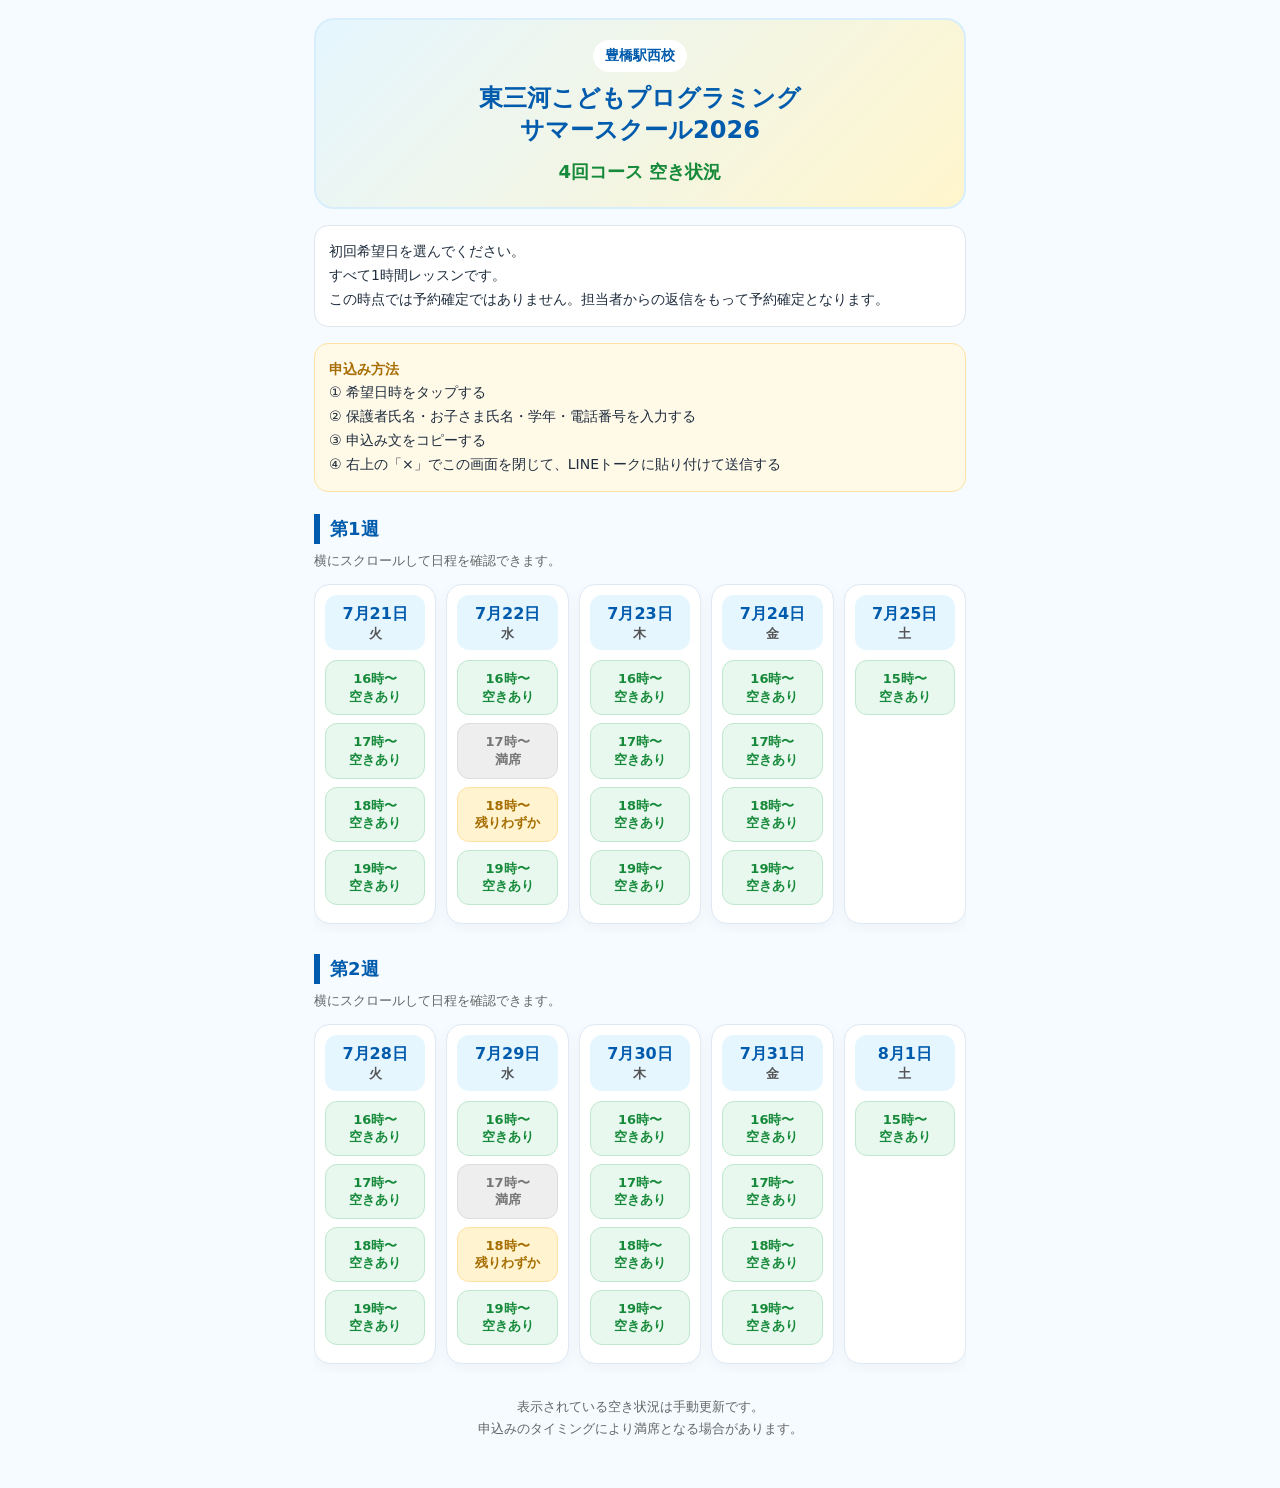
==== commit b6c0e4ff: "空き状況ページをカレンダー風表示に変更" ====
--- a/ekn2026-test-rsv/4/index.html
+++ b/ekn2026-test-rsv/4/index.html
@@ -89,57 +89,83 @@
       padding-left: 10px;
     }
 
-    .slot {
+    .calendar-note {
+      font-size: 13px;
+      color: #666;
+      margin: -4px 0 12px;
+    }
+
+    .calendar-wrap {
+      overflow-x: auto;
+      padding-bottom: 8px;
+      margin-bottom: 18px;
+      -webkit-overflow-scrolling: touch;
+    }
+
+    .calendar-grid {
+      display: grid;
+      grid-template-columns: repeat(5, minmax(112px, 1fr));
+      gap: 10px;
+      min-width: 620px;
+    }
+
+    .day-card {
       background: #fff;
       border: 1px solid #dfe8f3;
       border-radius: 16px;
-      padding: 14px;
-      margin-bottom: 12px;
+      padding: 10px;
       box-shadow: 0 4px 14px rgba(0, 0, 0, 0.04);
     }
 
-    .slot-row {
-      display: flex;
-      align-items: center;
-      justify-content: space-between;
-      gap: 10px;
+    .day-title {
+      text-align: center;
+      font-weight: 900;
+      color: #005bac;
+      background: #e5f6ff;
+      border-radius: 12px;
+      padding: 8px 4px;
       margin-bottom: 10px;
-    }
-
-    .date-time {
-      font-weight: 900;
-      font-size: 17px;
-      line-height: 1.45;
-    }
-
-    .lesson-time {
-      font-size: 14px;
+      line-height: 1.35;
+    }
+
+    .day-date {
+      font-size: 16px;
+    }
+
+    .day-week {
+      font-size: 13px;
       color: #555;
-      font-weight: 700;
-    }
-
-    .status {
-      display: inline-block;
-      font-weight: 800;
-      padding: 4px 10px;
-      border-radius: 999px;
+    }
+
+    .time-btn {
+      width: 100%;
+      border-radius: 12px;
+      padding: 9px 4px;
+      margin-bottom: 8px;
+      font-family: inherit;
       font-size: 13px;
-      white-space: nowrap;
-    }
-
-    .ok {
+      font-weight: 900;
+      cursor: pointer;
+      line-height: 1.35;
+    }
+
+    .time-btn.ok {
       background: #e8f8ee;
       color: #168a3a;
-    }
-
-    .few {
+      border: 1px solid #bfe8ce;
+    }
+
+    .time-btn.few {
       background: #fff4cf;
       color: #a66d00;
-    }
-
-    .full {
+      border: 1px solid #ffe1a3;
+    }
+
+    .time-btn.full {
       background: #eeeeee;
       color: #777777;
+      border: 1px solid #dddddd;
+      cursor: not-allowed;
     }
 
     .btn {
@@ -160,12 +186,6 @@
 
     .btn.blue {
       background: #005bac;
-    }
-
-    .btn.disabled {
-      background: #bbbbbb;
-      pointer-events: none;
-      cursor: not-allowed;
     }
 
     .form-area {
@@ -277,19 +297,23 @@
 
     <section class="step">
       <strong>申込み方法</strong><br>
-      ① 希望日の「この日で申し込む」を押す<br>
+      ① 希望日時をタップする<br>
       ② 保護者氏名・お子さま氏名・学年・電話番号を入力する<br>
       ③ 申込み文をコピーする<br>
       ④ 右上の「×」でこの画面を閉じて、LINEトークに貼り付けて送信する
     </section>
 
     <div class="week-title">第1週</div>
-
-    <div id="slotsWeek1"></div>
+    <div class="calendar-note">横にスクロールして日程を確認できます。</div>
+    <div class="calendar-wrap">
+      <div id="slotsWeek1" class="calendar-grid"></div>
+    </div>
 
     <div class="week-title">第2週</div>
-
-    <div id="slotsWeek2"></div>
+    <div class="calendar-note">横にスクロールして日程を確認できます。</div>
+    <div class="calendar-wrap">
+      <div id="slotsWeek2" class="calendar-grid"></div>
+    </div>
 
     <section id="formArea" class="form-area">
       <div id="selectedDate" class="selected"></div>
@@ -338,91 +362,140 @@
     let selectedSlot = "";
 
     const week1 = [
-      { date: "7月21日", time: "16:00〜17:00", status: "ok" },
-      { date: "7月21日", time: "17:00〜18:00", status: "ok" },
-      { date: "7月21日", time: "18:00〜19:00", status: "ok" },
-      { date: "7月21日", time: "19:00〜20:00", status: "ok" },
-
-      { date: "7月22日", time: "16:00〜17:00", status: "ok" },
-      { date: "7月22日", time: "17:00〜18:00", status: "full" },
-      { date: "7月22日", time: "18:00〜19:00", status: "few" },
-      { date: "7月22日", time: "19:00〜20:00", status: "ok" },
-
-      { date: "7月23日", time: "16:00〜17:00", status: "ok" },
-      { date: "7月23日", time: "17:00〜18:00", status: "ok" },
-      { date: "7月23日", time: "18:00〜19:00", status: "ok" },
-      { date: "7月23日", time: "19:00〜20:00", status: "ok" },
-
-      { date: "7月24日", time: "16:00〜17:00", status: "ok" },
-      { date: "7月24日", time: "17:00〜18:00", status: "ok" },
-      { date: "7月24日", time: "18:00〜19:00", status: "ok" },
-      { date: "7月24日", time: "19:00〜20:00", status: "ok" },
-
-      { date: "7月25日", time: "15:00〜16:00", status: "ok" }
+      {
+        date: "7月21日",
+        week: "火",
+        times: [
+          { time: "16:00〜17:00", timeLabel: "16時〜", status: "ok" },
+          { time: "17:00〜18:00", timeLabel: "17時〜", status: "ok" },
+          { time: "18:00〜19:00", timeLabel: "18時〜", status: "ok" },
+          { time: "19:00〜20:00", timeLabel: "19時〜", status: "ok" }
+        ]
+      },
+      {
+        date: "7月22日",
+        week: "水",
+        times: [
+          { time: "16:00〜17:00", timeLabel: "16時〜", status: "ok" },
+          { time: "17:00〜18:00", timeLabel: "17時〜", status: "full" },
+          { time: "18:00〜19:00", timeLabel: "18時〜", status: "few" },
+          { time: "19:00〜20:00", timeLabel: "19時〜", status: "ok" }
+        ]
+      },
+      {
+        date: "7月23日",
+        week: "木",
+        times: [
+          { time: "16:00〜17:00", timeLabel: "16時〜", status: "ok" },
+          { time: "17:00〜18:00", timeLabel: "17時〜", status: "ok" },
+          { time: "18:00〜19:00", timeLabel: "18時〜", status: "ok" },
+          { time: "19:00〜20:00", timeLabel: "19時〜", status: "ok" }
+        ]
+      },
+      {
+        date: "7月24日",
+        week: "金",
+        times: [
+          { time: "16:00〜17:00", timeLabel: "16時〜", status: "ok" },
+          { time: "17:00〜18:00", timeLabel: "17時〜", status: "ok" },
+          { time: "18:00〜19:00", timeLabel: "18時〜", status: "ok" },
+          { time: "19:00〜20:00", timeLabel: "19時〜", status: "ok" }
+        ]
+      },
+      {
+        date: "7月25日",
+        week: "土",
+        times: [
+          { time: "15:00〜16:00", timeLabel: "15時〜", status: "ok" }
+        ]
+      }
     ];
 
     const week2 = [
-      { date: "7月28日", time: "16:00〜17:00", status: "ok" },
-      { date: "7月28日", time: "17:00〜18:00", status: "ok" },
-      { date: "7月28日", time: "18:00〜19:00", status: "ok" },
-      { date: "7月28日", time: "19:00〜20:00", status: "ok" },
-
-      { date: "7月29日", time: "16:00〜17:00", status: "ok" },
-      { date: "7月29日", time: "17:00〜18:00", status: "full" },
-      { date: "7月29日", time: "18:00〜19:00", status: "few" },
-      { date: "7月29日", time: "19:00〜20:00", status: "ok" },
-
-      { date: "7月30日", time: "16:00〜17:00", status: "ok" },
-      { date: "7月30日", time: "17:00〜18:00", status: "ok" },
-      { date: "7月30日", time: "18:00〜19:00", status: "ok" },
-      { date: "7月30日", time: "19:00〜20:00", status: "ok" },
-
-      { date: "7月31日", time: "16:00〜17:00", status: "ok" },
-      { date: "7月31日", time: "17:00〜18:00", status: "ok" },
-      { date: "7月31日", time: "18:00〜19:00", status: "ok" },
-      { date: "7月31日", time: "19:00〜20:00", status: "ok" },
-
-      { date: "8月1日", time: "15:00〜16:00", status: "ok" }
+      {
+        date: "7月28日",
+        week: "火",
+        times: [
+          { time: "16:00〜17:00", timeLabel: "16時〜", status: "ok" },
+          { time: "17:00〜18:00", timeLabel: "17時〜", status: "ok" },
+          { time: "18:00〜19:00", timeLabel: "18時〜", status: "ok" },
+          { time: "19:00〜20:00", timeLabel: "19時〜", status: "ok" }
+        ]
+      },
+      {
+        date: "7月29日",
+        week: "水",
+        times: [
+          { time: "16:00〜17:00", timeLabel: "16時〜", status: "ok" },
+          { time: "17:00〜18:00", timeLabel: "17時〜", status: "full" },
+          { time: "18:00〜19:00", timeLabel: "18時〜", status: "few" },
+          { time: "19:00〜20:00", timeLabel: "19時〜", status: "ok" }
+        ]
+      },
+      {
+        date: "7月30日",
+        week: "木",
+        times: [
+          { time: "16:00〜17:00", timeLabel: "16時〜", status: "ok" },
+          { time: "17:00〜18:00", timeLabel: "17時〜", status: "ok" },
+          { time: "18:00〜19:00", timeLabel: "18時〜", status: "ok" },
+          { time: "19:00〜20:00", timeLabel: "19時〜", status: "ok" }
+        ]
+      },
+      {
+        date: "7月31日",
+        week: "金",
+        times: [
+          { time: "16:00〜17:00", timeLabel: "16時〜", status: "ok" },
+          { time: "17:00〜18:00", timeLabel: "17時〜", status: "ok" },
+          { time: "18:00〜19:00", timeLabel: "18時〜", status: "ok" },
+          { time: "19:00〜20:00", timeLabel: "19時〜", status: "ok" }
+        ]
+      },
+      {
+        date: "8月1日",
+        week: "土",
+        times: [
+          { time: "15:00〜16:00", timeLabel: "15時〜", status: "ok" }
+        ]
+      }
     ];
 
-    function statusLabel(status) {
-      if (status === "full") return '<span class="status full">満席</span>';
-      if (status === "few") return '<span class="status few">残りわずか</span>';
-      return '<span class="status ok">空きあり</span>';
-    }
-
-    function renderSlots(slots, targetId) {
+    function statusText(status) {
+      if (status === "full") return "満席";
+      if (status === "few") return "残りわずか";
+      return "空きあり";
+    }
+
+    function renderSlots(days, targetId) {
       const target = document.getElementById(targetId);
-      target.innerHTML = slots.map(slot => {
-        const slotText = `${slot.date} ${slot.time}`;
-
-        if (slot.status === "full") {
+
+      target.innerHTML = days.map(day => {
+        const buttons = day.times.map(item => {
+          const slotText = `${day.date} ${item.time}`;
+
+          if (item.status === "full") {
+            return `
+              <button class="time-btn full" disabled>
+                ${item.timeLabel}<br>満席
+              </button>
+            `;
+          }
+
           return `
-            <section class="slot">
-              <div class="slot-row">
-                <div>
-                  <div class="date-time">${slot.date}</div>
-                  <div class="lesson-time">${slot.time}</div>
-                </div>
-                ${statusLabel(slot.status)}
-              </div>
-              <button class="btn disabled" disabled>満席です</button>
-            </section>
+            <button class="time-btn ${item.status}" onclick="selectSlot('${slotText}')">
+              ${item.timeLabel}<br>${statusText(item.status)}
+            </button>
           `;
-        }
+        }).join("");
 
         return `
-          <section class="slot">
-            <div class="slot-row">
-              <div>
-                <div class="date-time">${slot.date}</div>
-                <div class="lesson-time">${slot.time}</div>
-              </div>
-              ${statusLabel(slot.status)}
+          <section class="day-card">
+            <div class="day-title">
+              <div class="day-date">${day.date}</div>
+              <div class="day-week">${day.week}</div>
             </div>
-            <button class="btn" onclick="selectSlot('${slotText}')">
-              この日で申し込む
-            </button>
+            ${buttons}
           </section>
         `;
       }).join("");
@@ -430,6 +503,7 @@
 
     function selectSlot(slot) {
       selectedSlot = slot;
+
       document.getElementById("selectedDate").textContent =
         "選択中の初回希望日：" + selectedSlot;
 
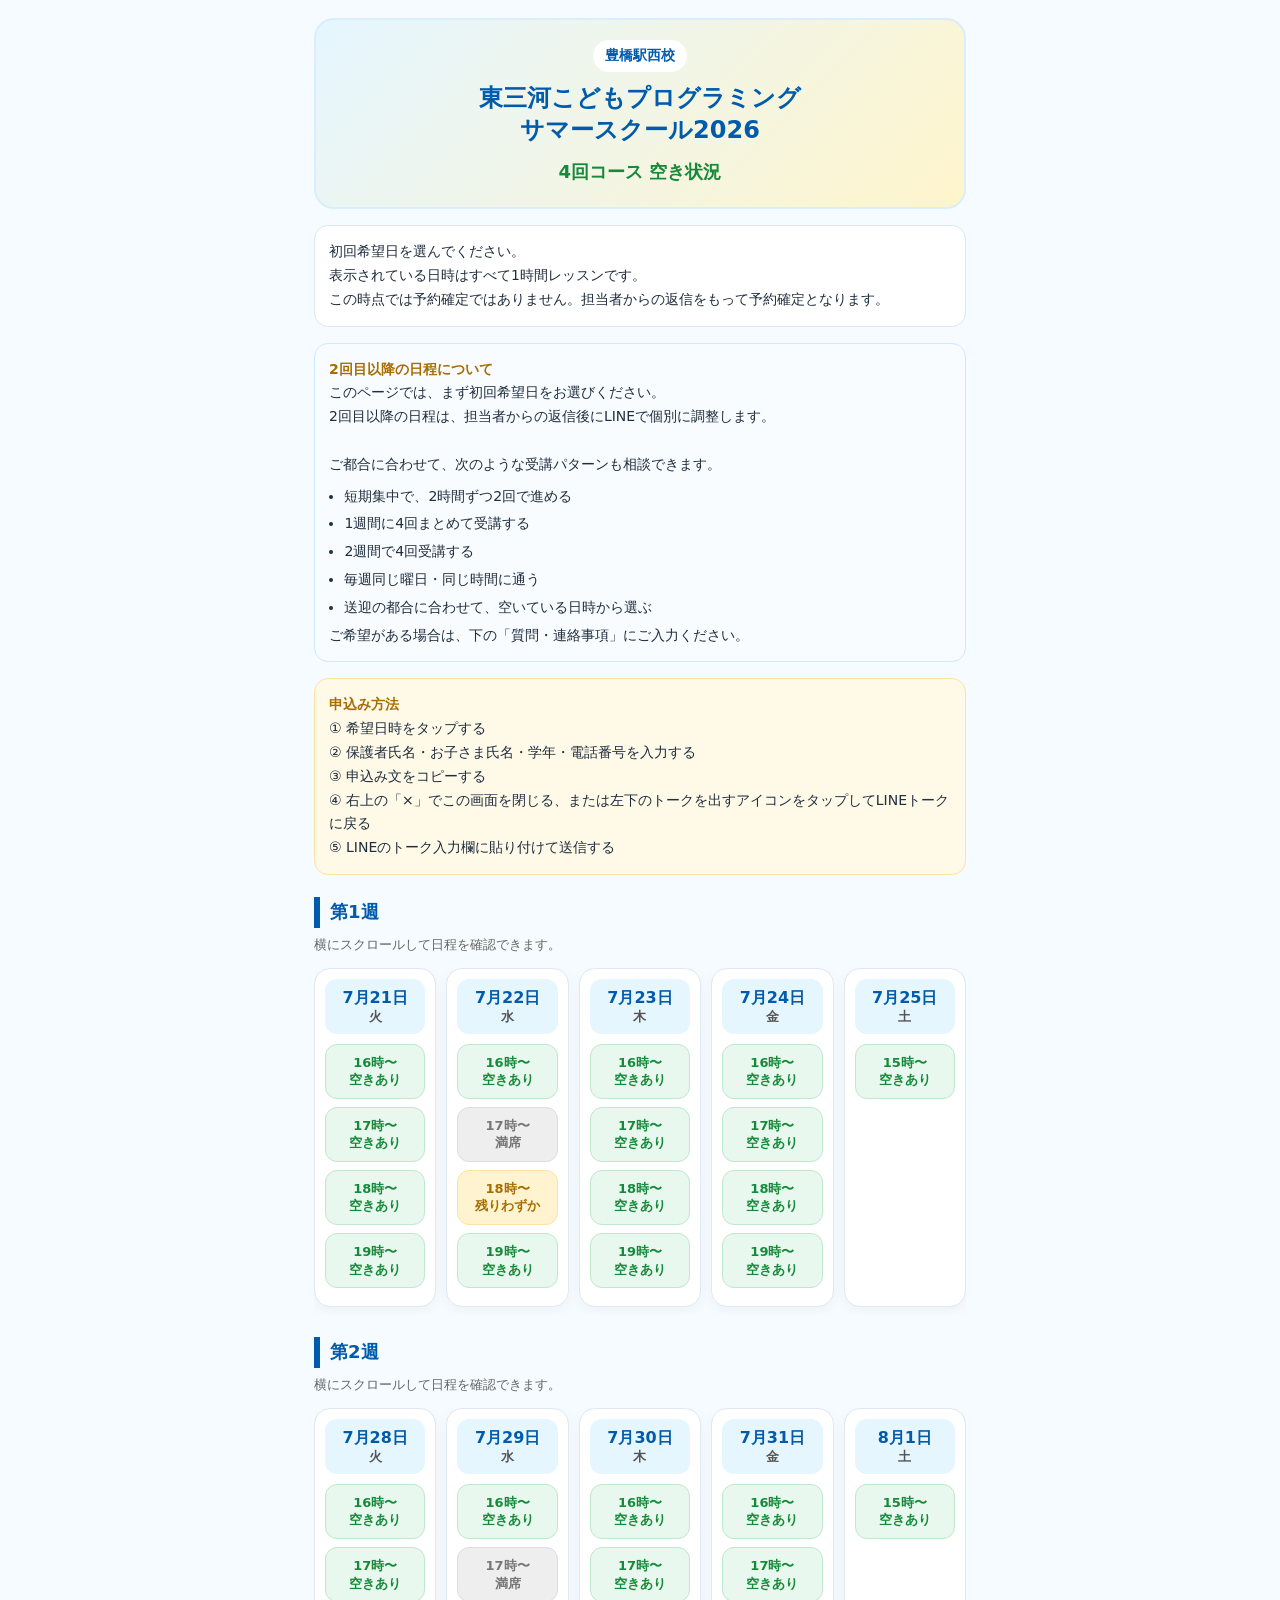
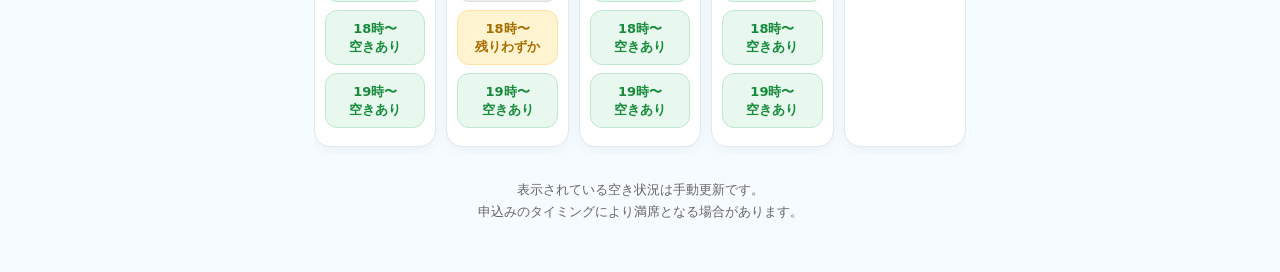
==== commit c9730a26: "2回目以降の日程説明と貼り付け案内を追加" ====
--- a/ekn2026-test-rsv/4/index.html
+++ b/ekn2026-test-rsv/4/index.html
@@ -62,7 +62,8 @@
     }
 
     .notice,
-    .step {
+    .step,
+    .schedule-info {
       background: #fff;
       border: 1px solid #e0e6ef;
       border-radius: 14px;
@@ -76,8 +77,23 @@
       border-color: #ffe1a3;
     }
 
-    .step strong {
+    .step strong,
+    .schedule-info strong {
       color: #a66d00;
+    }
+
+    .schedule-info {
+      background: #f8fcff;
+      border-color: #cfe8ff;
+    }
+
+    .schedule-info ul {
+      margin: 8px 0 0 1.1em;
+      padding: 0;
+    }
+
+    .schedule-info li {
+      margin-bottom: 4px;
     }
 
     .week-title {
@@ -239,7 +255,7 @@
     }
 
     #applicationMessage {
-      min-height: 300px;
+      min-height: 340px;
       background: #f9fbfd;
       white-space: pre-wrap;
     }
@@ -291,8 +307,23 @@
 
     <section class="notice">
       初回希望日を選んでください。<br>
-      すべて1時間レッスンです。<br>
+      表示されている日時はすべて1時間レッスンです。<br>
       この時点では予約確定ではありません。担当者からの返信をもって予約確定となります。
+    </section>
+
+    <section class="schedule-info">
+      <strong>2回目以降の日程について</strong><br>
+      このページでは、まず初回希望日をお選びください。<br>
+      2回目以降の日程は、担当者からの返信後にLINEで個別に調整します。<br><br>
+      ご都合に合わせて、次のような受講パターンも相談できます。
+      <ul>
+        <li>短期集中で、2時間ずつ2回で進める</li>
+        <li>1週間に4回まとめて受講する</li>
+        <li>2週間で4回受講する</li>
+        <li>毎週同じ曜日・同じ時間に通う</li>
+        <li>送迎の都合に合わせて、空いている日時から選ぶ</li>
+      </ul>
+      ご希望がある場合は、下の「質問・連絡事項」にご入力ください。
     </section>
 
     <section class="step">
@@ -300,7 +331,8 @@
       ① 希望日時をタップする<br>
       ② 保護者氏名・お子さま氏名・学年・電話番号を入力する<br>
       ③ 申込み文をコピーする<br>
-      ④ 右上の「×」でこの画面を閉じて、LINEトークに貼り付けて送信する
+      ④ 右上の「×」でこの画面を閉じる、または左下のトークを出すアイコンをタップしてLINEトークに戻る<br>
+      ⑤ LINEのトーク入力欄に貼り付けて送信する
     </section>
 
     <div class="week-title">第1週</div>
@@ -330,6 +362,9 @@
       <label for="phone">電話番号</label>
       <input id="phone" type="tel" placeholder="例：090-0000-0000" oninput="updateMessage()">
 
+      <label for="secondSchedule">2回目以降の日程希望</label>
+      <textarea id="secondSchedule" placeholder="例：毎週火曜日の17時希望、短期集中で進めたい、送迎の都合に合わせたい など" oninput="updateMessage()"></textarea>
+
       <label for="note">質問・連絡事項</label>
       <textarea id="note" placeholder="ご質問などがあればご入力ください" oninput="updateMessage()"></textarea>
 
@@ -341,12 +376,12 @@
       </button>
 
       <div id="copyResult" class="copy-result">
-        コピーしました。右上の「×」をタップしてこの画面を閉じ、LINEトークに貼り付けて送信してください。
+        コピーしました。右上の「×」でこの画面を閉じるか、左下のトークを出すアイコンをタップしてLINEトークに戻り、貼り付けて送信してください。
       </div>
 
       <div class="close-guide">
         <strong>コピー後の操作</strong><br>
-        右上の「×」をタップしてこの画面を閉じてください。<br>
+        右上の「×」をタップしてこの画面を閉じるか、左下のトークを出すアイコンをタップしてLINEトークに戻ってください。<br>
         その後、LINEのトーク入力欄に貼り付けて送信してください。
       </div>
     </section>
@@ -523,6 +558,7 @@
       const childName = value("childName");
       const grade = value("grade");
       const phone = value("phone");
+      const secondSchedule = value("secondSchedule");
       const note = value("note");
 
       const message =
@@ -536,8 +572,14 @@
 お子さま氏名：${childName}
 学年：${grade}
 電話番号：${phone}
-質問・連絡事項：${note || "なし"}
-
+
+2回目以降の日程希望：
+${secondSchedule || "個別に相談したいです。"}
+
+質問・連絡事項：
+${note || "なし"}
+
+※2回目以降の日程はLINEで個別に調整します。
 ※担当者からの返信をもって予約確定となります。`;
 
       document.getElementById("applicationMessage").value = message;
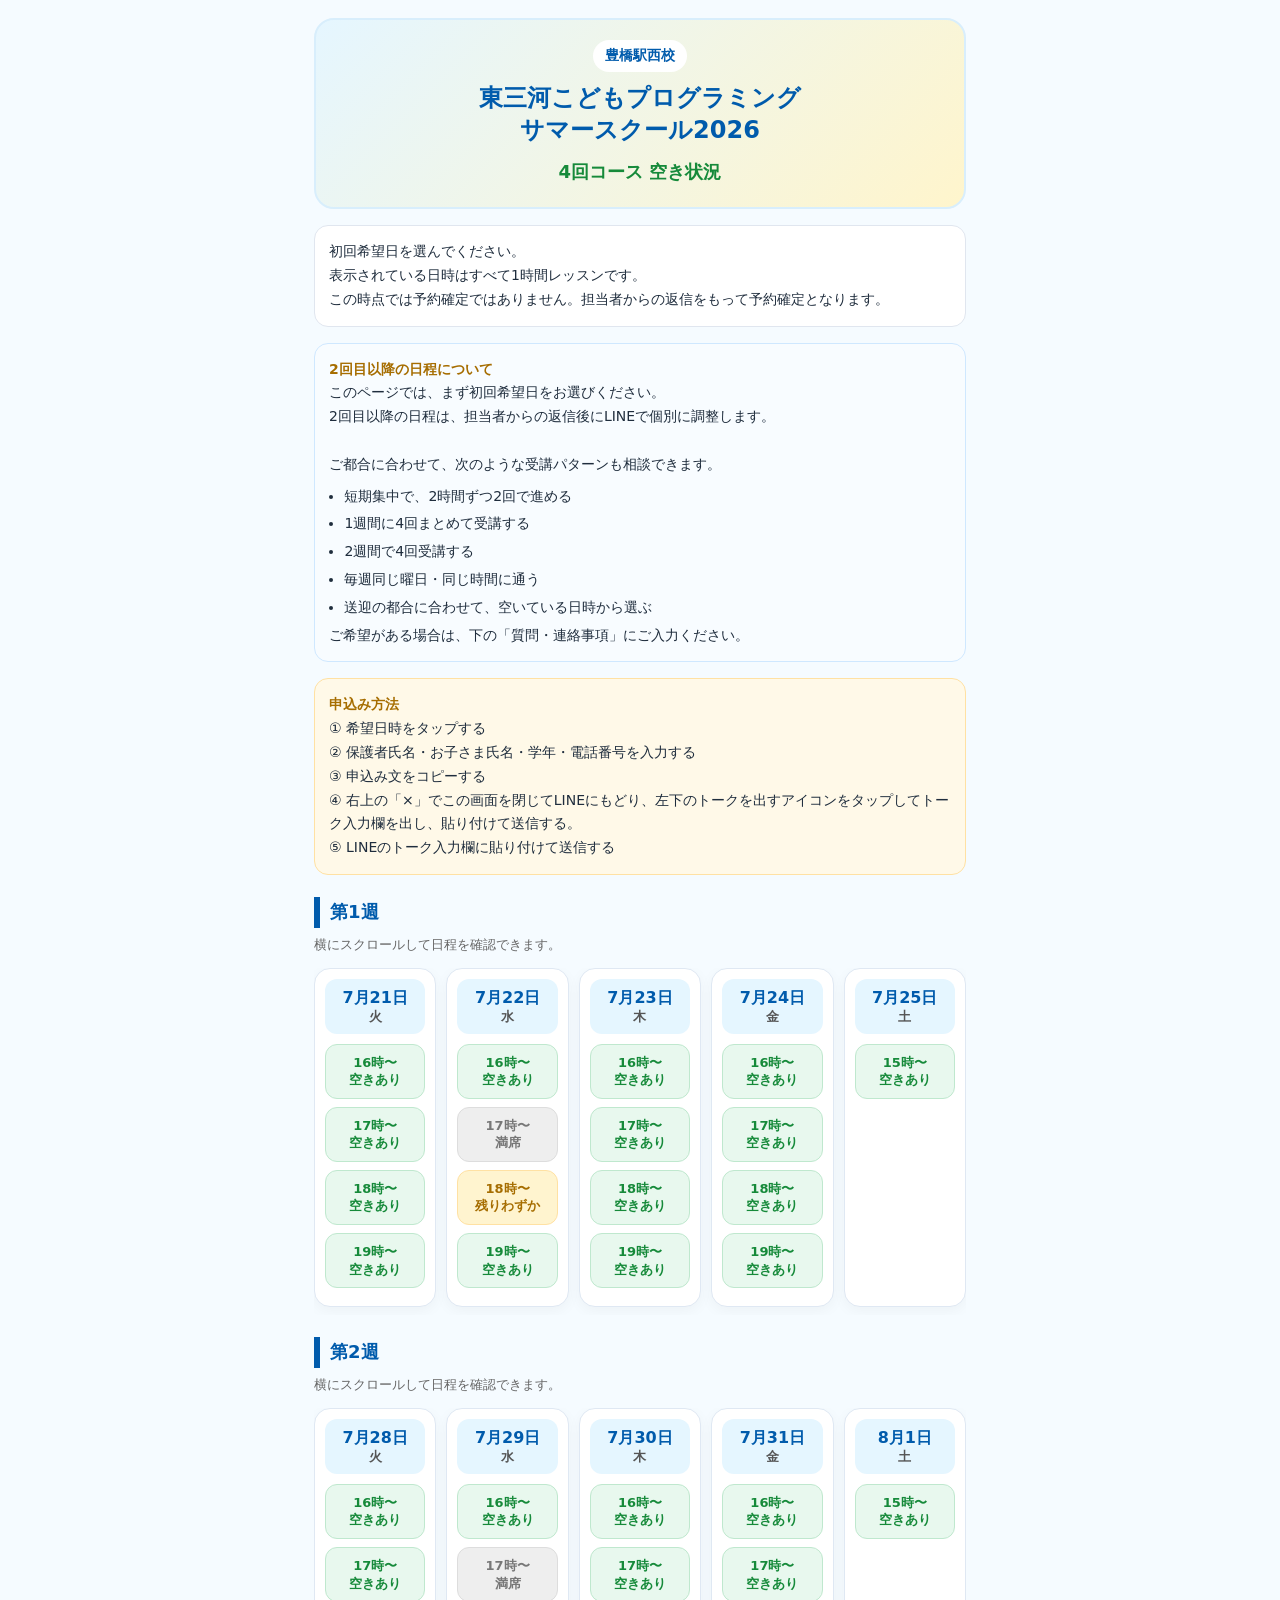
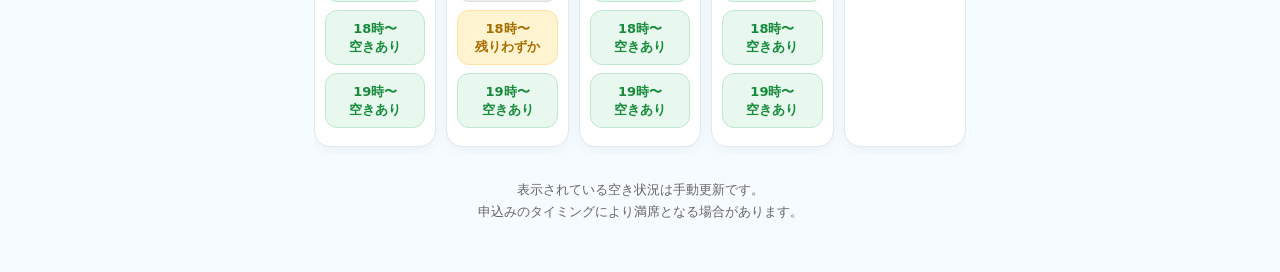
==== commit a585f628: "Update instructions for closing screen and sending message" ====
--- a/ekn2026-test-rsv/4/index.html
+++ b/ekn2026-test-rsv/4/index.html
@@ -331,7 +331,7 @@
       ① 希望日時をタップする<br>
       ② 保護者氏名・お子さま氏名・学年・電話番号を入力する<br>
       ③ 申込み文をコピーする<br>
-      ④ 右上の「×」でこの画面を閉じる、または左下のトークを出すアイコンをタップしてLINEトークに戻る<br>
+      ④ 右上の「×」でこの画面を閉じてLINEにもどり、左下のトークを出すアイコンをタップしてトーク入力欄を出し、貼り付けて送信する。<br>
       ⑤ LINEのトーク入力欄に貼り付けて送信する
     </section>
 
@@ -376,13 +376,13 @@
       </button>
 
       <div id="copyResult" class="copy-result">
-        コピーしました。右上の「×」でこの画面を閉じるか、左下のトークを出すアイコンをタップしてLINEトークに戻り、貼り付けて送信してください。
+        コピーしました。 右上の「×」でこの画面を閉じてLINEにもどり、左下のトークを出すアイコンをタップしてトーク入力欄を出し、貼り付けて送信してください。
       </div>
 
       <div class="close-guide">
         <strong>コピー後の操作</strong><br>
-        右上の「×」をタップしてこの画面を閉じるか、左下のトークを出すアイコンをタップしてLINEトークに戻ってください。<br>
-        その後、LINEのトーク入力欄に貼り付けて送信してください。
+        右上の「×」をタップしてこの画面を閉じてください。<br>
+        その後、左下のトークを出すアイコンをタップしてトーク入力欄を出し、貼り付けて送信してください。
       </div>
     </section>
 
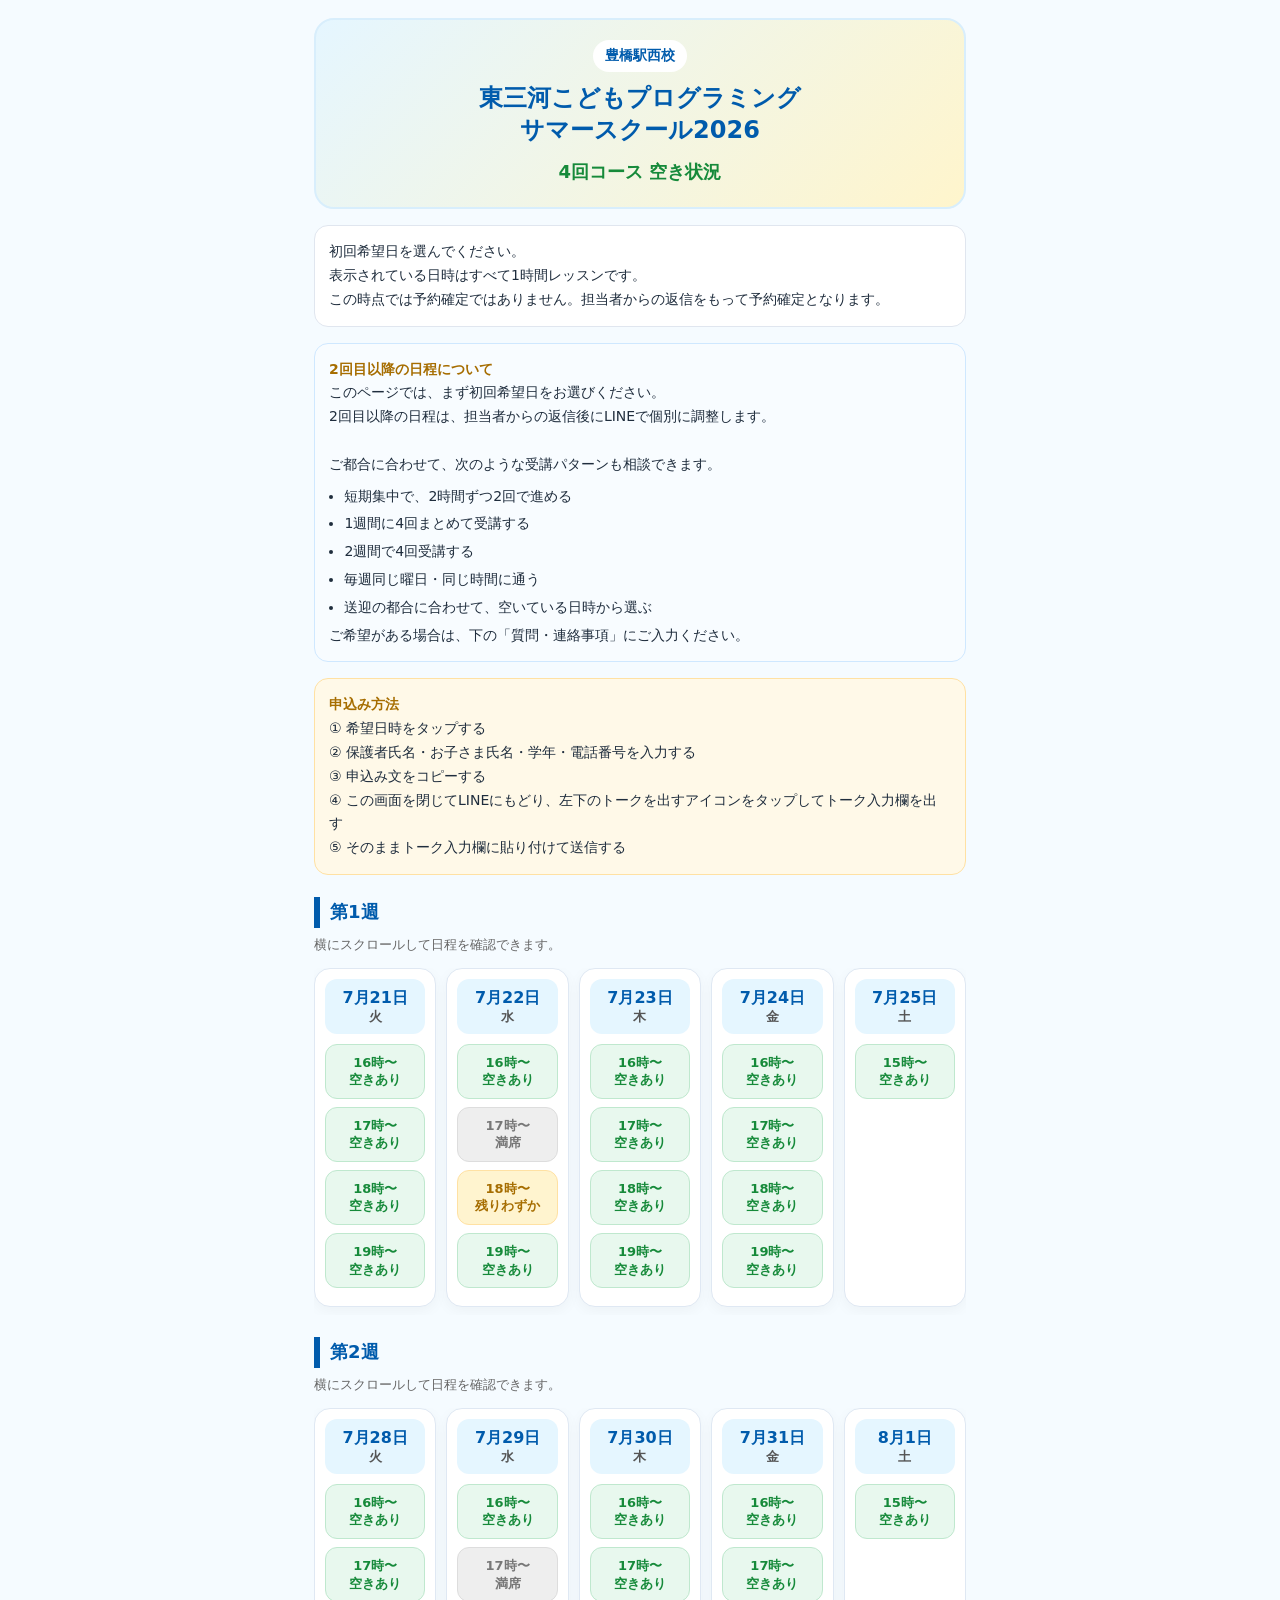
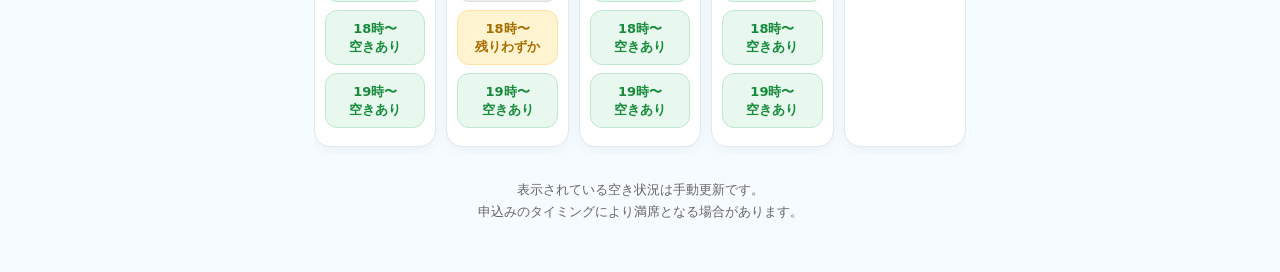
==== commit d5ae84c8: "Simplify instructions for closing the screen and sending" ====
--- a/ekn2026-test-rsv/4/index.html
+++ b/ekn2026-test-rsv/4/index.html
@@ -331,8 +331,8 @@
       ① 希望日時をタップする<br>
       ② 保護者氏名・お子さま氏名・学年・電話番号を入力する<br>
       ③ 申込み文をコピーする<br>
-      ④ 右上の「×」でこの画面を閉じてLINEにもどり、左下のトークを出すアイコンをタップしてトーク入力欄を出し、貼り付けて送信する。<br>
-      ⑤ LINEのトーク入力欄に貼り付けて送信する
+      ④ この画面を閉じてLINEにもどり、左下のトークを出すアイコンをタップしてトーク入力欄を出す<br>
+      ⑤ そのままトーク入力欄に貼り付けて送信する
     </section>
 
     <div class="week-title">第1週</div>
@@ -376,12 +376,12 @@
       </button>
 
       <div id="copyResult" class="copy-result">
-        コピーしました。 右上の「×」でこの画面を閉じてLINEにもどり、左下のトークを出すアイコンをタップしてトーク入力欄を出し、貼り付けて送信してください。
+        コピーしました。 この画面を閉じてLINEにもどり、左下のトークを出すアイコンをタップしてトーク入力欄を出し、貼り付けて送信してください。
       </div>
 
       <div class="close-guide">
         <strong>コピー後の操作</strong><br>
-        右上の「×」をタップしてこの画面を閉じてください。<br>
+        この画面を閉じてください。<br>
         その後、左下のトークを出すアイコンをタップしてトーク入力欄を出し、貼り付けて送信してください。
       </div>
     </section>
